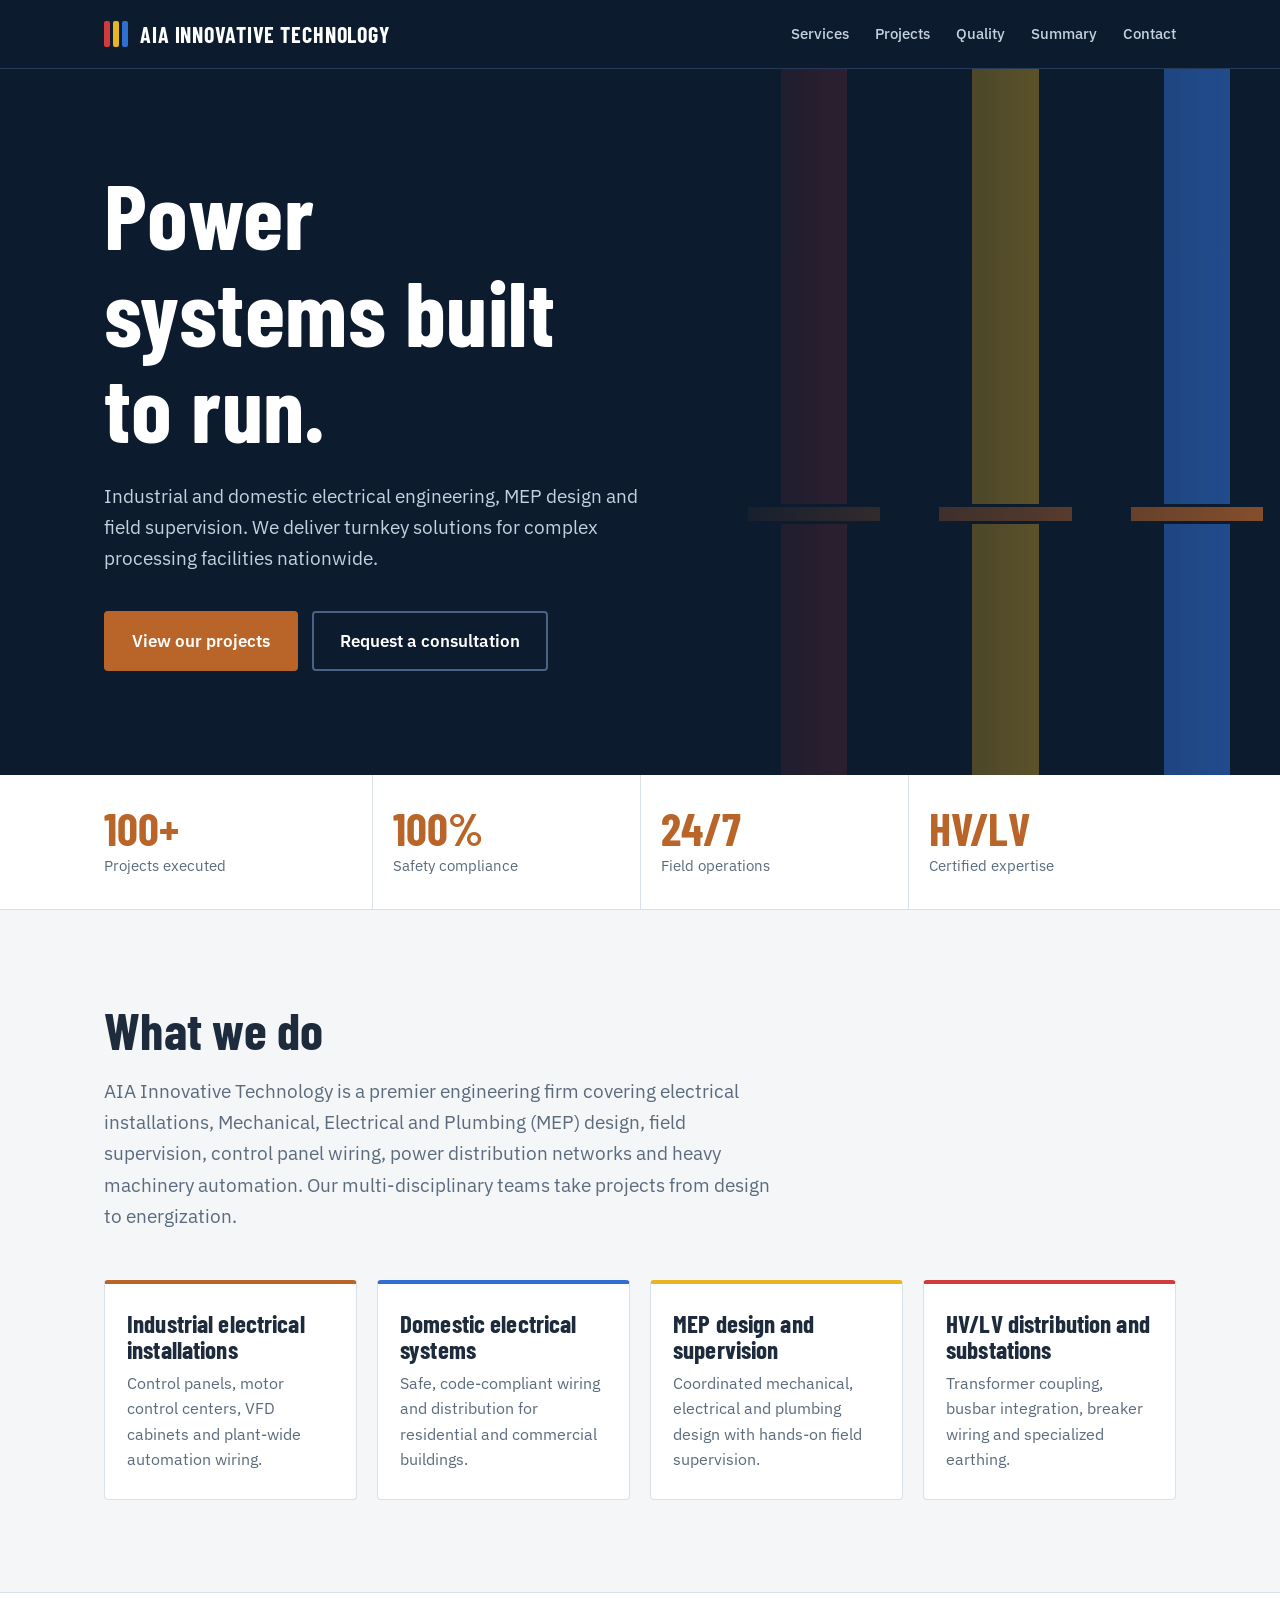
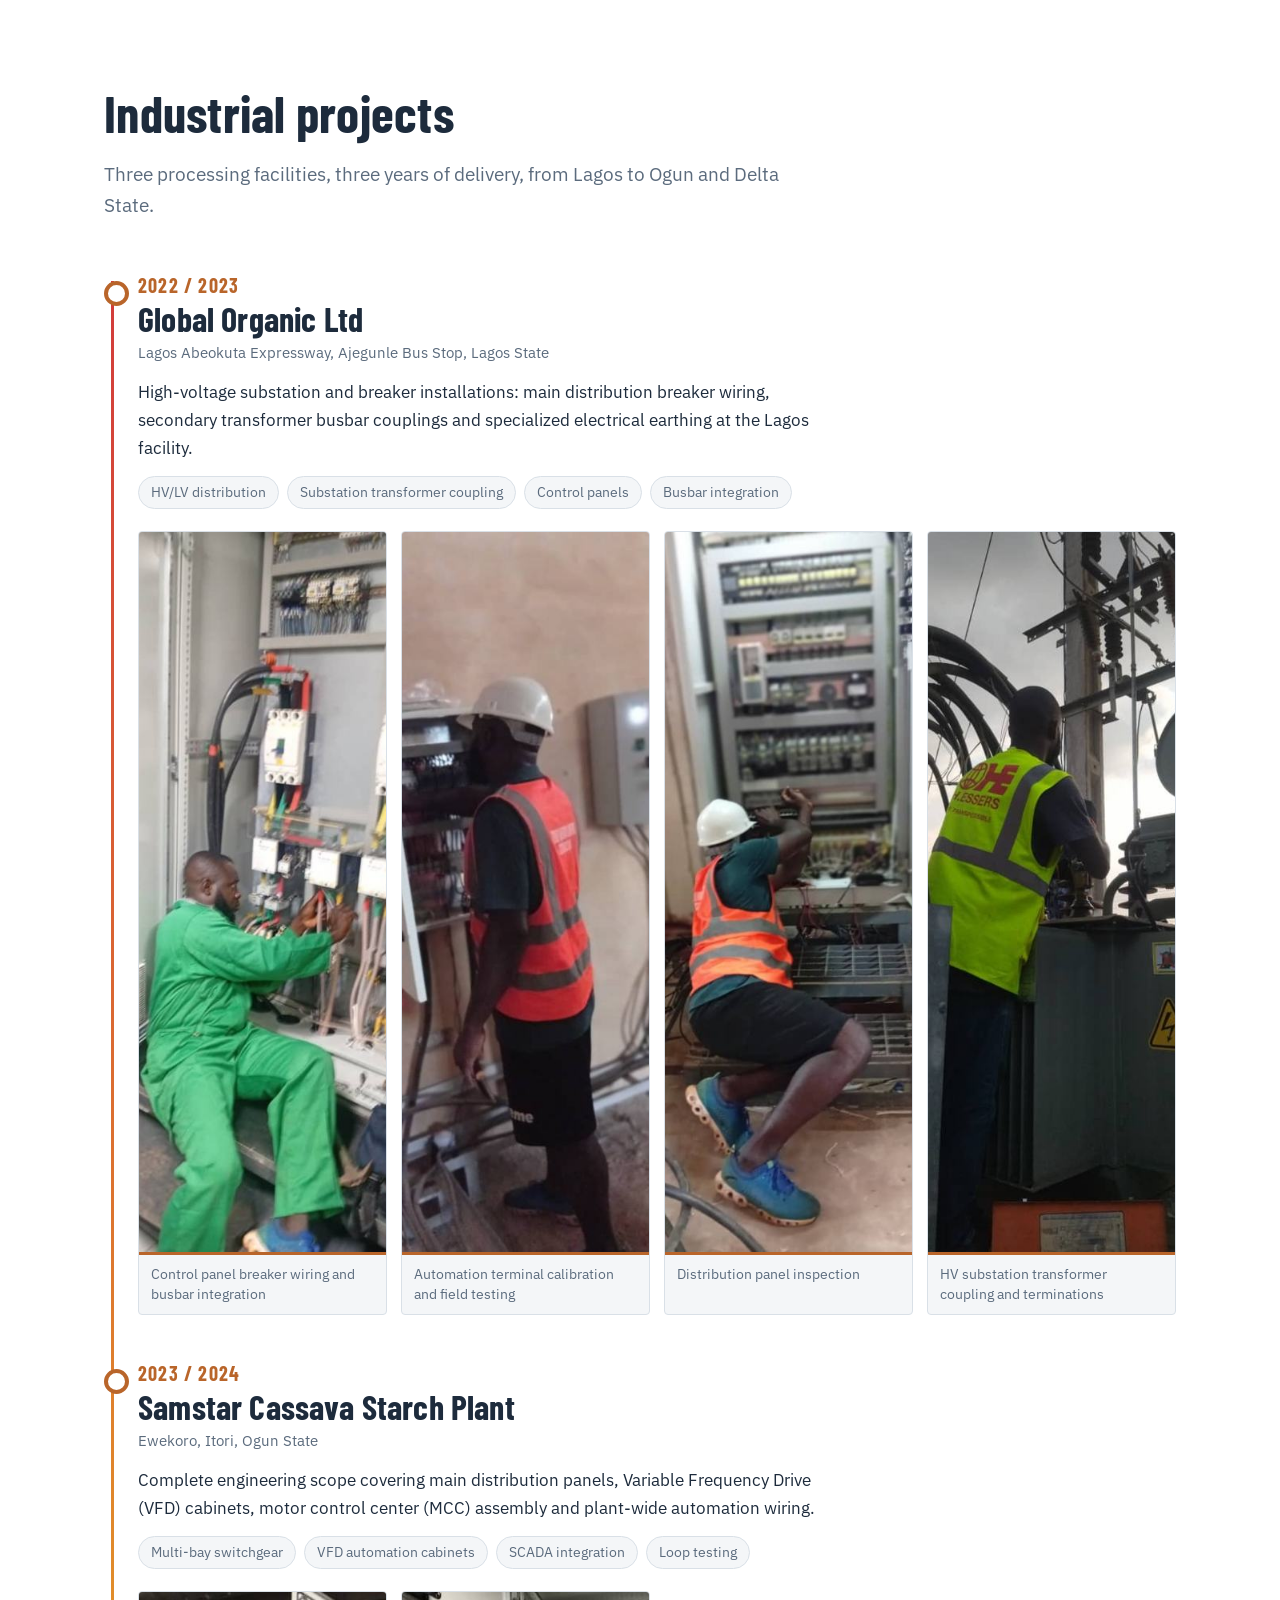
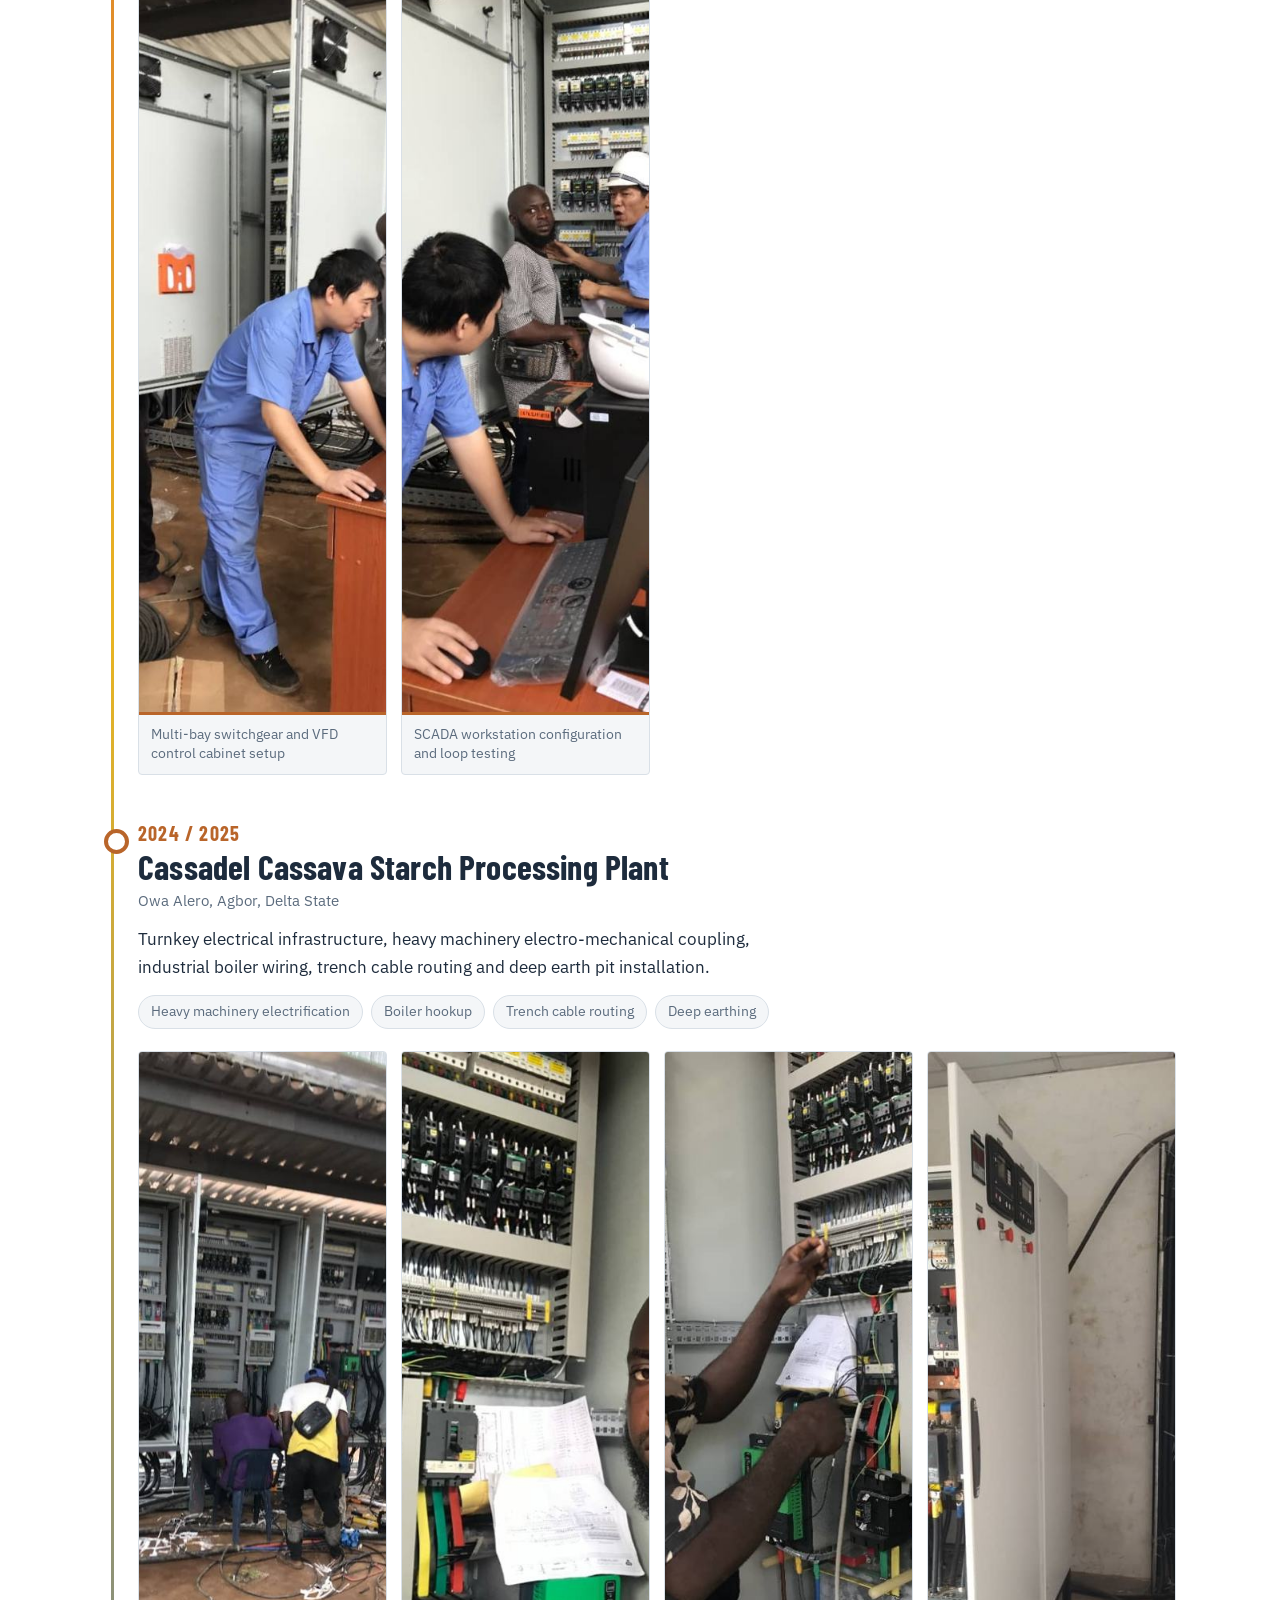
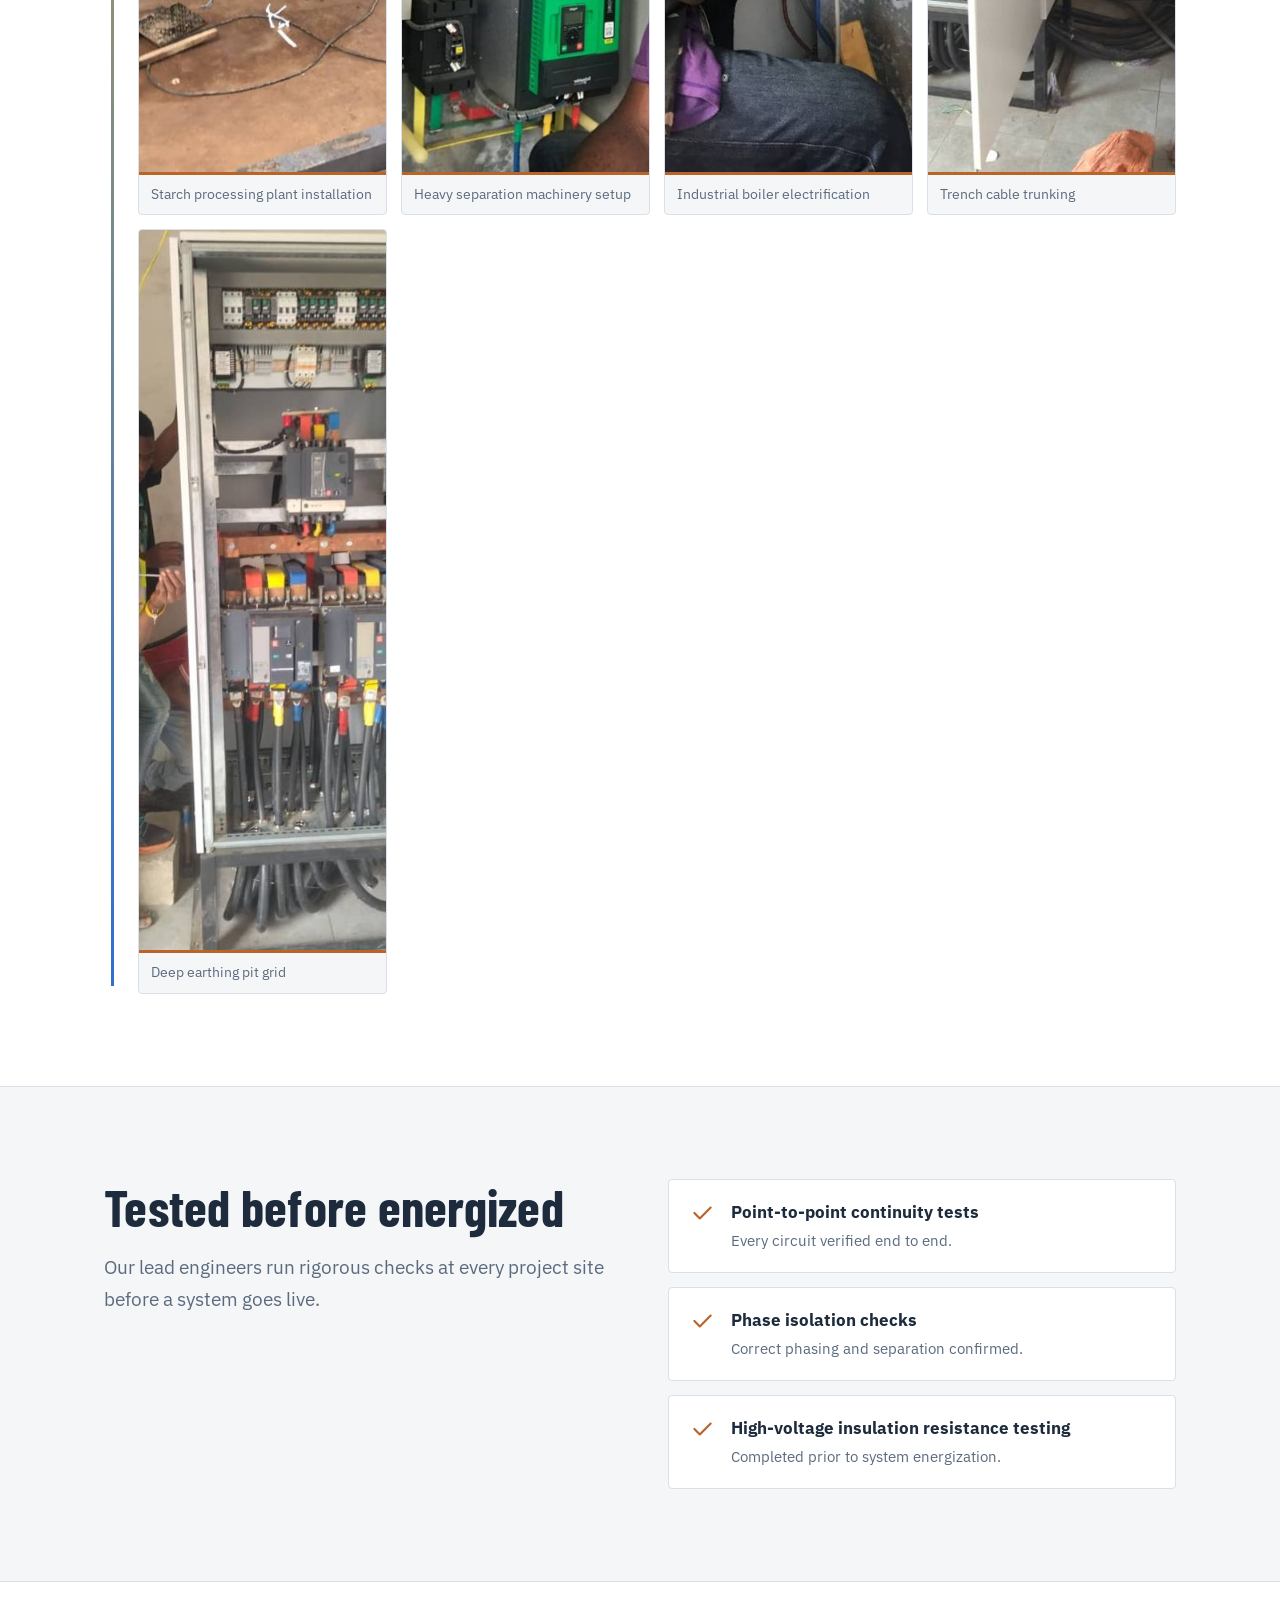
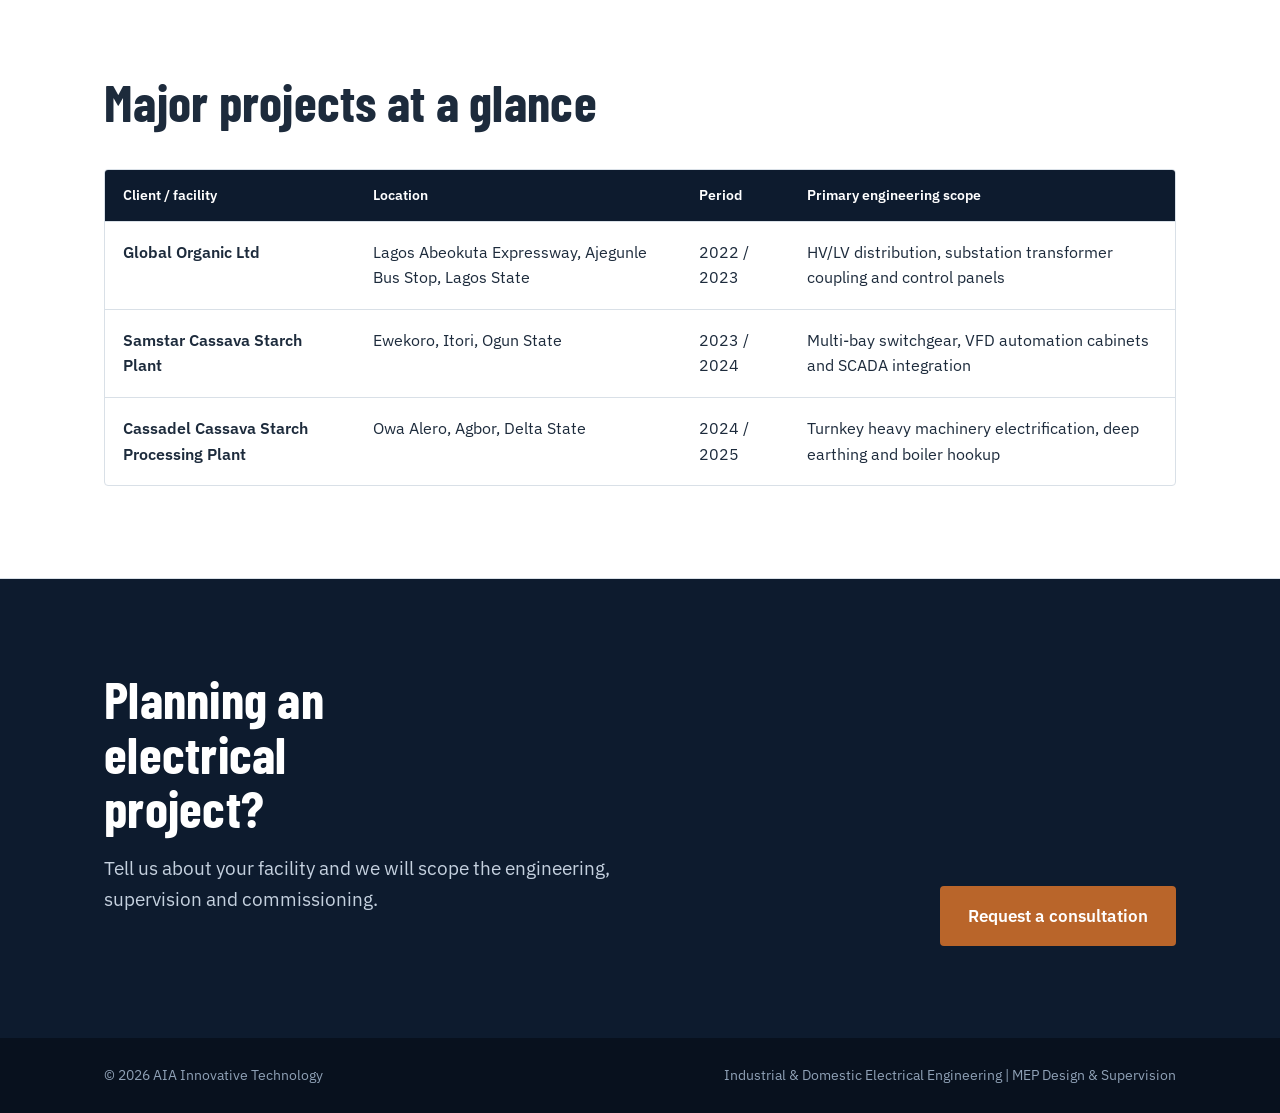
==== index.html @ 12638f9b "updated" ====
<!DOCTYPE html>
<html lang="en">
<head>
<meta charset="utf-8">
<meta name="viewport" content="width=device-width, initial-scale=1, viewport-fit=cover">
<title>AIA Innovative Technology | Industrial & Domestic Electrical Engineering</title>
<link rel="preconnect" href="https://fonts.googleapis.com">
<link rel="preconnect" href="https://fonts.gstatic.com" crossorigin>
<link href="https://fonts.googleapis.com/css2?family=Barlow+Condensed:wght@600;700&family=IBM+Plex+Sans:wght@400;500;600&display=swap" rel="stylesheet">
<link rel="stylesheet" href="style.css">
</head>
<body>
<header><div class="wrap">
<a class="logo" href="#top" aria-label="AIA Innovative Technology home"><i aria-hidden="true"><b></b><b></b><b></b></i>AIA INNOVATIVE TECHNOLOGY</a>
<button class="menu" type="button" aria-label="Menu" aria-expanded="false" aria-controls="nav"><svg class="b" viewBox="0 0 24 24" fill="none" stroke="currentColor" stroke-width="2" stroke-linecap="round" aria-hidden="true"><path d="M4 7h16M4 12h16M4 17h16"/></svg><svg class="x" viewBox="0 0 24 24" fill="none" stroke="currentColor" stroke-width="2" stroke-linecap="round" aria-hidden="true"><path d="M6 6l12 12M18 6L6 18"/></svg></button>
<nav id="nav" aria-label="Main"><a href="#services">Services</a><a href="#projects">Projects</a><a href="#quality">Quality</a><a href="#summary">Summary</a><a href="#contact">Contact</a></nav>
</div></header>

<main id="top">
<div class="hero">
<div class="bus" aria-hidden="true"><span></span><span></span><span></span></div>
<div class="wrap">
<h1>Power systems built to run.</h1>
<p>Industrial and domestic electrical engineering, MEP design and field supervision. We deliver turnkey solutions for complex processing facilities nationwide.</p>
<div class="btns"><a class="btn" href="#projects">View our projects</a><a class="btn o" href="#contact">Request a consultation</a></div>
</div>
</div>

<div class="stats"><div class="wrap">
<div class="stat"><b>100+</b><span>Projects executed</span></div>
<div class="stat"><b>100%</b><span>Safety compliance</span></div>
<div class="stat"><b>24/7</b><span>Field operations</span></div>
<div class="stat"><b>HV/LV</b><span>Certified expertise</span></div>
</div></div>

<section id="services"><div class="wrap">
<h2>What we do</h2>
<p class="lead">AIA Innovative Technology is a premier engineering firm covering electrical installations, Mechanical, Electrical and Plumbing (MEP) design, field supervision, control panel wiring, power distribution networks and heavy machinery automation. Our multi-disciplinary teams take projects from design to energization.</p>
<div class="caps">
<div class="cap"><h3>Industrial electrical installations</h3><p>Control panels, motor control centers, VFD cabinets and plant-wide automation wiring.</p></div>
<div class="cap"><h3>Domestic electrical systems</h3><p>Safe, code-compliant wiring and distribution for residential and commercial buildings.</p></div>
<div class="cap"><h3>MEP design and supervision</h3><p>Coordinated mechanical, electrical and plumbing design with hands-on field supervision.</p></div>
<div class="cap"><h3>HV/LV distribution and substations</h3><p>Transformer coupling, busbar integration, breaker wiring and specialized earthing.</p></div>
</div>
</div></section>

<section id="projects" class="alt"><div class="wrap">
<h2>Industrial projects</h2>
<p class="lead">Three processing facilities, three years of delivery, from Lagos to Ogun and Delta State.</p>
<div class="tl">
<article class="proj"><div class="yr">2022 / 2023</div><h3>Global Organic Ltd</h3><p class="loc">Lagos Abeokuta Expressway, Ajegunle Bus Stop, Lagos State</p>
<p class="s">High-voltage substation and breaker installations: main distribution breaker wiring, secondary transformer busbar couplings and specialized electrical earthing at the Lagos facility.</p>
<ul class="tags"><li>HV/LV distribution</li><li>Substation transformer coupling</li><li>Control panels</li><li>Busbar integration</li></ul>
<div class="gal"><figure><img src="images/global-panel-wiring.jpg" alt="Control panel breaker wiring and busbar integration" loading="lazy" width="560" height="720"><figcaption>Control panel breaker wiring and busbar integration</figcaption></figure><figure><img src="images/global-terminal-calibration.jpg" alt="Automation terminal calibration and field testing" loading="lazy" width="560" height="720"><figcaption>Automation terminal calibration and field testing</figcaption></figure><figure><img src="images/global-distribution-panel.jpg" alt="Distribution panel inspection" loading="lazy" width="560" height="720"><figcaption>Distribution panel inspection</figcaption></figure><figure><img src="images/global-hv-transformer.jpg" alt="HV substation transformer coupling and terminations" loading="lazy" width="560" height="720"><figcaption>HV substation transformer coupling and terminations</figcaption></figure></div></article>
<article class="proj"><div class="yr">2023 / 2024</div><h3>Samstar Cassava Starch Plant</h3><p class="loc">Ewekoro, Itori, Ogun State</p>
<p class="s">Complete engineering scope covering main distribution panels, Variable Frequency Drive (VFD) cabinets, motor control center (MCC) assembly and plant-wide automation wiring.</p>
<ul class="tags"><li>Multi-bay switchgear</li><li>VFD automation cabinets</li><li>SCADA integration</li><li>Loop testing</li></ul>
<div class="gal"><figure><img src="images/samstar-switchgear-vfd.jpg" alt="Multi-bay switchgear and VFD control cabinet setup" loading="lazy" width="560" height="720"><figcaption>Multi-bay switchgear and VFD control cabinet setup</figcaption></figure><figure><img src="images/samstar-scada.jpg" alt="SCADA workstation configuration and loop testing" loading="lazy" width="560" height="720"><figcaption>SCADA workstation configuration and loop testing</figcaption></figure></div></article>
<article class="proj" style="padding-bottom:0"><div class="yr">2024 / 2025</div><h3>Cassadel Cassava Starch Processing Plant</h3><p class="loc">Owa Alero, Agbor, Delta State</p>
<p class="s">Turnkey electrical infrastructure, heavy machinery electro-mechanical coupling, industrial boiler wiring, trench cable routing and deep earth pit installation.</p>
<ul class="tags"><li>Heavy machinery electrification</li><li>Boiler hookup</li><li>Trench cable routing</li><li>Deep earthing</li></ul>
<div class="gal"><figure><img src="images/cassadel-plant-install.jpg" alt="Starch processing plant installation" loading="lazy" width="560" height="720"><figcaption>Starch processing plant installation</figcaption></figure><figure><img src="images/cassadel-separation-machinery.jpg" alt="Heavy separation machinery setup" loading="lazy" width="560" height="720"><figcaption>Heavy separation machinery setup</figcaption></figure><figure><img src="images/cassadel-boiler.jpg" alt="Industrial boiler electrification" loading="lazy" width="560" height="720"><figcaption>Industrial boiler electrification</figcaption></figure><figure><img src="images/cassadel-trench-cable.jpg" alt="Trench cable trunking" loading="lazy" width="560" height="720"><figcaption>Trench cable trunking</figcaption></figure><figure><img src="images/cassadel-earthing-pit.jpg" alt="Deep earthing pit grid" loading="lazy" width="560" height="720"><figcaption>Deep earthing pit grid</figcaption></figure></div></article>
</div>
</div></section>

<section id="quality"><div class="wrap qc">
<div><h2>Tested before energized</h2>
<p class="lead">Our lead engineers run rigorous checks at every project site before a system goes live.</p></div>
<div class="checks">
<div class="chk"><svg viewBox="0 0 24 24" fill="none" stroke="currentColor" stroke-width="2" stroke-linecap="round" stroke-linejoin="round" aria-hidden="true"><path d="M5 12l5 5L20 7"/></svg><div><b>Point-to-point continuity tests</b><span>Every circuit verified end to end.</span></div></div>
<div class="chk"><svg viewBox="0 0 24 24" fill="none" stroke="currentColor" stroke-width="2" stroke-linecap="round" stroke-linejoin="round" aria-hidden="true"><path d="M5 12l5 5L20 7"/></svg><div><b>Phase isolation checks</b><span>Correct phasing and separation confirmed.</span></div></div>
<div class="chk"><svg viewBox="0 0 24 24" fill="none" stroke="currentColor" stroke-width="2" stroke-linecap="round" stroke-linejoin="round" aria-hidden="true"><path d="M5 12l5 5L20 7"/></svg><div><b>High-voltage insulation resistance testing</b><span>Completed prior to system energization.</span></div></div>
</div>
</div></section>

<section id="summary" class="alt"><div class="wrap">
<h2>Major projects at a glance</h2>
<div class="tw"><table>
<thead><tr><th>Client / facility</th><th>Location</th><th>Period</th><th>Primary engineering scope</th></tr></thead>
<tbody>
<tr><td>Global Organic Ltd</td><td>Lagos Abeokuta Expressway, Ajegunle Bus Stop, Lagos State</td><td>2022 / 2023</td><td>HV/LV distribution, substation transformer coupling and control panels</td></tr>
<tr><td>Samstar Cassava Starch Plant</td><td>Ewekoro, Itori, Ogun State</td><td>2023 / 2024</td><td>Multi-bay switchgear, VFD automation cabinets and SCADA integration</td></tr>
<tr><td>Cassadel Cassava Starch Processing Plant</td><td>Owa Alero, Agbor, Delta State</td><td>2024 / 2025</td><td>Turnkey heavy machinery electrification, deep earthing and boiler hookup</td></tr>
</tbody></table></div>
</div></section>

<section id="contact" class="cta"><div class="wrap"><div class="row">
<div><h2>Planning an electrical project?</h2><p>Tell us about your facility and we will scope the engineering, supervision and commissioning.</p></div>
<a class="btn" href="mailto:sakataiwo1@gmail.com?subject=Project%20enquiry">Request a consultation</a>
</div></div></section>
</main>

<footer><div class="wrap"><span>&copy; 2026 AIA Innovative Technology</span><span>Industrial &amp; Domestic Electrical Engineering | MEP Design &amp; Supervision</span></div></footer>
<script>
(function(){var h=document.querySelector('header'),b=h.querySelector('.menu');
function set(o){h.classList.toggle('open',o);b.setAttribute('aria-expanded',o)}
b.addEventListener('click',function(){set(!h.classList.contains('open'))});
h.querySelectorAll('nav a').forEach(function(a){a.addEventListener('click',function(){set(false)})});
document.addEventListener('keydown',function(e){if(e.key==='Escape')set(false)});})();
</script>
</body>
</html>
---- style.css ----
:root{--ink:#0d1b2e;--ink2:#16283f;--paper:#f4f6f8;--card:#fff;--text:#1d2b3c;--mute:#5b6b7d;--line:#d9e0e7;--copper:#b9652a;--r:#d23b3b;--y:#e8b422;--b:#2f6fd0;
box-sizing:border-box;padding-top:env(safe-area-inset-top,0px);padding-bottom:env(safe-area-inset-bottom,0px)}
.menu{display:none;width:44px;height:44px;align-items:center;justify-content:center;background:none;border:1px solid #3a5173;border-radius:4px;color:#fff;cursor:pointer}
.menu svg{width:22px;height:22px}.menu .x{display:none}header.open .menu .x{display:block}header.open .menu .b{display:none}
@media (prefers-color-scheme:dark){:root:not([data-theme="light"]){--paper:#0a1422;--card:#122137;--text:#e6ecf3;--mute:#9aabbd;--line:#223650;--copper:#e08a4d}}
:root[data-theme="dark"]{--paper:#0a1422;--card:#122137;--text:#e6ecf3;--mute:#9aabbd;--line:#223650;--copper:#e08a4d}
html{scroll-padding-top:calc(72px + env(safe-area-inset-top,0px));scroll-behavior:smooth}
*{box-sizing:border-box}
body{margin:0;background:var(--paper);color:var(--text);font:400 17px/1.65 "IBM Plex Sans",system-ui,sans-serif}
h1,h2,h3{font-family:"Barlow Condensed","Arial Narrow",sans-serif;line-height:1.05;margin:0;letter-spacing:.005em}
a{color:inherit}
:focus-visible{outline:3px solid var(--y);outline-offset:3px}
.wrap{max-width:1120px;margin:0 auto;padding:0 24px}
header{position:sticky;top:env(safe-area-inset-top,0px);z-index:20;background:var(--ink);border-bottom:1px solid #243a57}
header .wrap{display:flex;align-items:center;justify-content:space-between;height:68px}
.logo{display:flex;align-items:center;gap:12px;text-decoration:none;color:#fff;font:700 22px "Barlow Condensed",sans-serif;letter-spacing:.04em}
.logo i{display:flex;gap:3px}.logo i b{width:6px;height:26px;border-radius:2px}
.logo i b:nth-child(1){background:var(--r)}.logo i b:nth-child(2){background:var(--y)}.logo i b:nth-child(3){background:var(--b)}
nav{display:flex;gap:26px}nav a{color:#c5d1df;text-decoration:none;font-size:15px;font-weight:500}nav a:hover{color:#fff}
.hero{background:var(--ink);color:#fff;position:relative;overflow:hidden}
.hero .wrap{padding-top:96px;padding-bottom:104px;position:relative;z-index:1}
.bus{position:absolute;right:0;top:0;bottom:0;width:46%;display:flex;gap:26px;padding-left:40px;opacity:.9}
.bus span{flex:1;position:relative}
.bus span::before{content:"";position:absolute;inset:0 30% 0 30%;background:linear-gradient(180deg,var(--c) 0,var(--c) 100%);opacity:.9}
.bus span:nth-child(1){--c:var(--r)}.bus span:nth-child(2){--c:var(--y)}.bus span:nth-child(3){--c:var(--b)}
.bus span::after{content:"";position:absolute;left:10%;right:10%;top:62%;height:14px;background:var(--copper);box-shadow:0 0 0 3px var(--ink)}
.bus::after{content:"";position:absolute;inset:0;background:linear-gradient(90deg,var(--ink) 0,rgba(13,27,46,.55) 60%,rgba(13,27,46,.2))}
.hero h1{font-size:clamp(46px,8vw,92px);font-weight:700;max-width:11ch;text-transform:none}
.hero p{max-width:540px;color:#c5d1df;font-size:19px;margin:26px 0 36px}
.btns{display:flex;gap:14px;flex-wrap:wrap}
.btn{display:inline-block;padding:14px 26px;border-radius:4px;font-weight:600;text-decoration:none;border:2px solid var(--copper);background:var(--copper);color:#fff}
.btn.o{background:transparent;border-color:#4a6283;color:#fff}.btn:hover{filter:brightness(1.1)}
.stats{background:var(--card);border-bottom:1px solid var(--line)}
.stats .wrap{display:grid;grid-template-columns:repeat(4,1fr)}
.stat{padding:30px 20px;border-left:1px solid var(--line)}.stat:first-child{border-left:0;padding-left:0}
.stat b{display:block;font:700 46px "Barlow Condensed",sans-serif;color:var(--copper);line-height:1}
.stat span{color:var(--mute);font-size:15px}
section{padding:92px 0}
h2{font-size:clamp(34px,5vw,52px);font-weight:700;margin-bottom:18px}
.lead{max-width:680px;color:var(--mute);font-size:19px}
.caps{display:grid;grid-template-columns:repeat(4,1fr);gap:20px;margin-top:48px}
.cap{background:var(--card);border:1px solid var(--line);border-top:4px solid var(--copper);padding:26px 22px;border-radius:4px}
.cap:nth-child(2){border-top-color:var(--b)}.cap:nth-child(3){border-top-color:var(--y)}.cap:nth-child(4){border-top-color:var(--r)}
.cap h3{font-size:25px;margin-bottom:8px}.cap p{margin:0;color:var(--mute);font-size:15.5px}
.alt{background:var(--card);border-block:1px solid var(--line)}
.tl{margin-top:52px;position:relative;padding-left:34px}
.tl::before{content:"";position:absolute;left:7px;top:8px;bottom:8px;width:3px;background:linear-gradient(var(--r),var(--y),var(--b))}
.proj{position:relative;padding:0 0 46px}
.proj::before{content:"";position:absolute;left:-34px;top:8px;width:17px;height:17px;border-radius:50%;background:var(--paper);border:4px solid var(--copper)}
.alt .proj::before{background:var(--card)}
.proj .yr{font:700 20px "Barlow Condensed",sans-serif;color:var(--copper);letter-spacing:.06em}
.proj h3{font-size:34px;margin:4px 0}
.loc{color:var(--mute);font-size:15px;margin:0 0 12px}
.proj p.s{max-width:680px;margin:0 0 14px}
.tags{display:flex;flex-wrap:wrap;gap:8px;padding:0;margin:0;list-style:none}
.tags li{font-size:14px;border:1px solid var(--line);padding:4px 12px;border-radius:99px;color:var(--mute);background:var(--paper)}
.qc{display:grid;grid-template-columns:1fr 1fr;gap:56px;align-items:start}
.checks{display:grid;gap:14px}
.chk{display:flex;gap:16px;background:var(--card);border:1px solid var(--line);padding:18px 20px;border-radius:4px}
.chk svg{flex:none;width:26px;height:26px;color:var(--copper);margin-top:2px}
.chk b{display:block;font-size:17px}.chk span{color:var(--mute);font-size:15px}
.tw{overflow-x:auto;margin-top:40px;border:1px solid var(--line);border-radius:4px;background:var(--card)}
table{border-collapse:collapse;width:100%;min-width:720px}
th{background:var(--ink);color:#fff;text-align:left;font-weight:600;font-size:14px;padding:14px 18px}
td{padding:18px;border-top:1px solid var(--line);vertical-align:top;font-size:15.5px}
td:first-child{font-weight:600}
.cta{background:var(--ink);color:#fff;text-align:left}
.cta h2{max-width:14ch}.cta p{color:#c5d1df;max-width:520px;margin:0 0 30px;font-size:19px}
.cta .row{display:flex;justify-content:space-between;align-items:flex-end;gap:30px;flex-wrap:wrap}
footer{background:#08111e;color:#8fa1b6;font-size:14px;padding:26px 0}
footer .wrap{display:flex;justify-content:space-between;gap:12px;flex-wrap:wrap}
@media (max-width:900px){.caps{grid-template-columns:1fr 1fr}.qc{grid-template-columns:1fr;gap:32px}.stats .wrap{grid-template-columns:1fr 1fr}.stat:nth-child(3){border-left:0;padding-left:0}.bus{width:70%;opacity:.45}.menu{display:flex}nav{display:none;position:absolute;left:0;right:0;top:100%;flex-direction:column;gap:0;background:var(--ink);border-bottom:1px solid #243a57;padding:8px 24px 16px}header.open nav{display:flex}nav a{padding:14px 0;border-bottom:1px solid #243a57;font-size:17px}nav a:last-child{border-bottom:0}}
@media (max-width:560px){.caps{grid-template-columns:1fr}section{padding:68px 0}.hero .wrap{padding-top:64px;padding-bottom:70px}}
@media (prefers-reduced-motion:reduce){html{scroll-behavior:auto}}

.gal{display:grid;grid-template-columns:repeat(auto-fill,minmax(210px,1fr));gap:14px;margin-top:22px}
.gal figure{margin:0;background:var(--paper);border:1px solid var(--line);border-radius:4px;overflow:hidden}
.alt .gal figure{background:var(--paper)}
.gal img{display:block;width:100%;aspect-ratio:3/4;object-fit:cover;background:var(--line)}
.gal figcaption{padding:10px 12px;font-size:14px;color:var(--mute);line-height:1.4;border-top:3px solid var(--copper)}
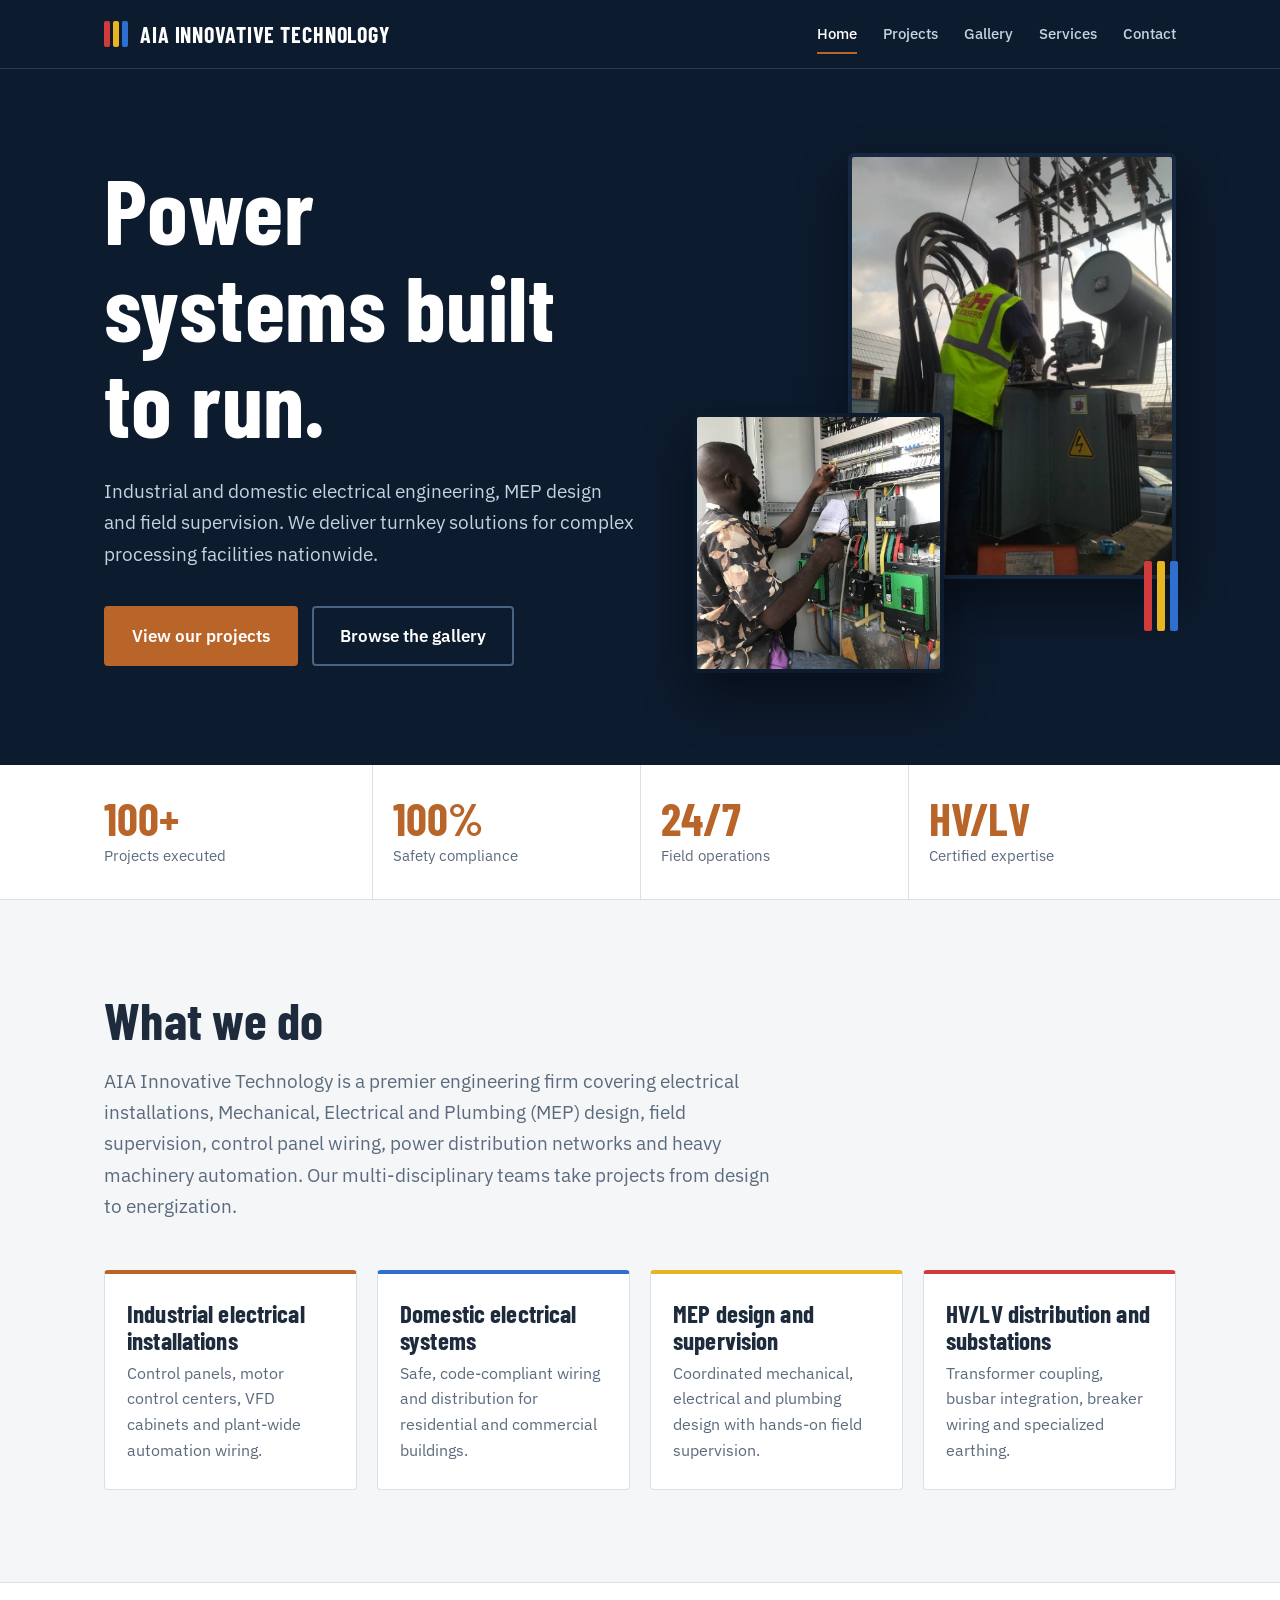
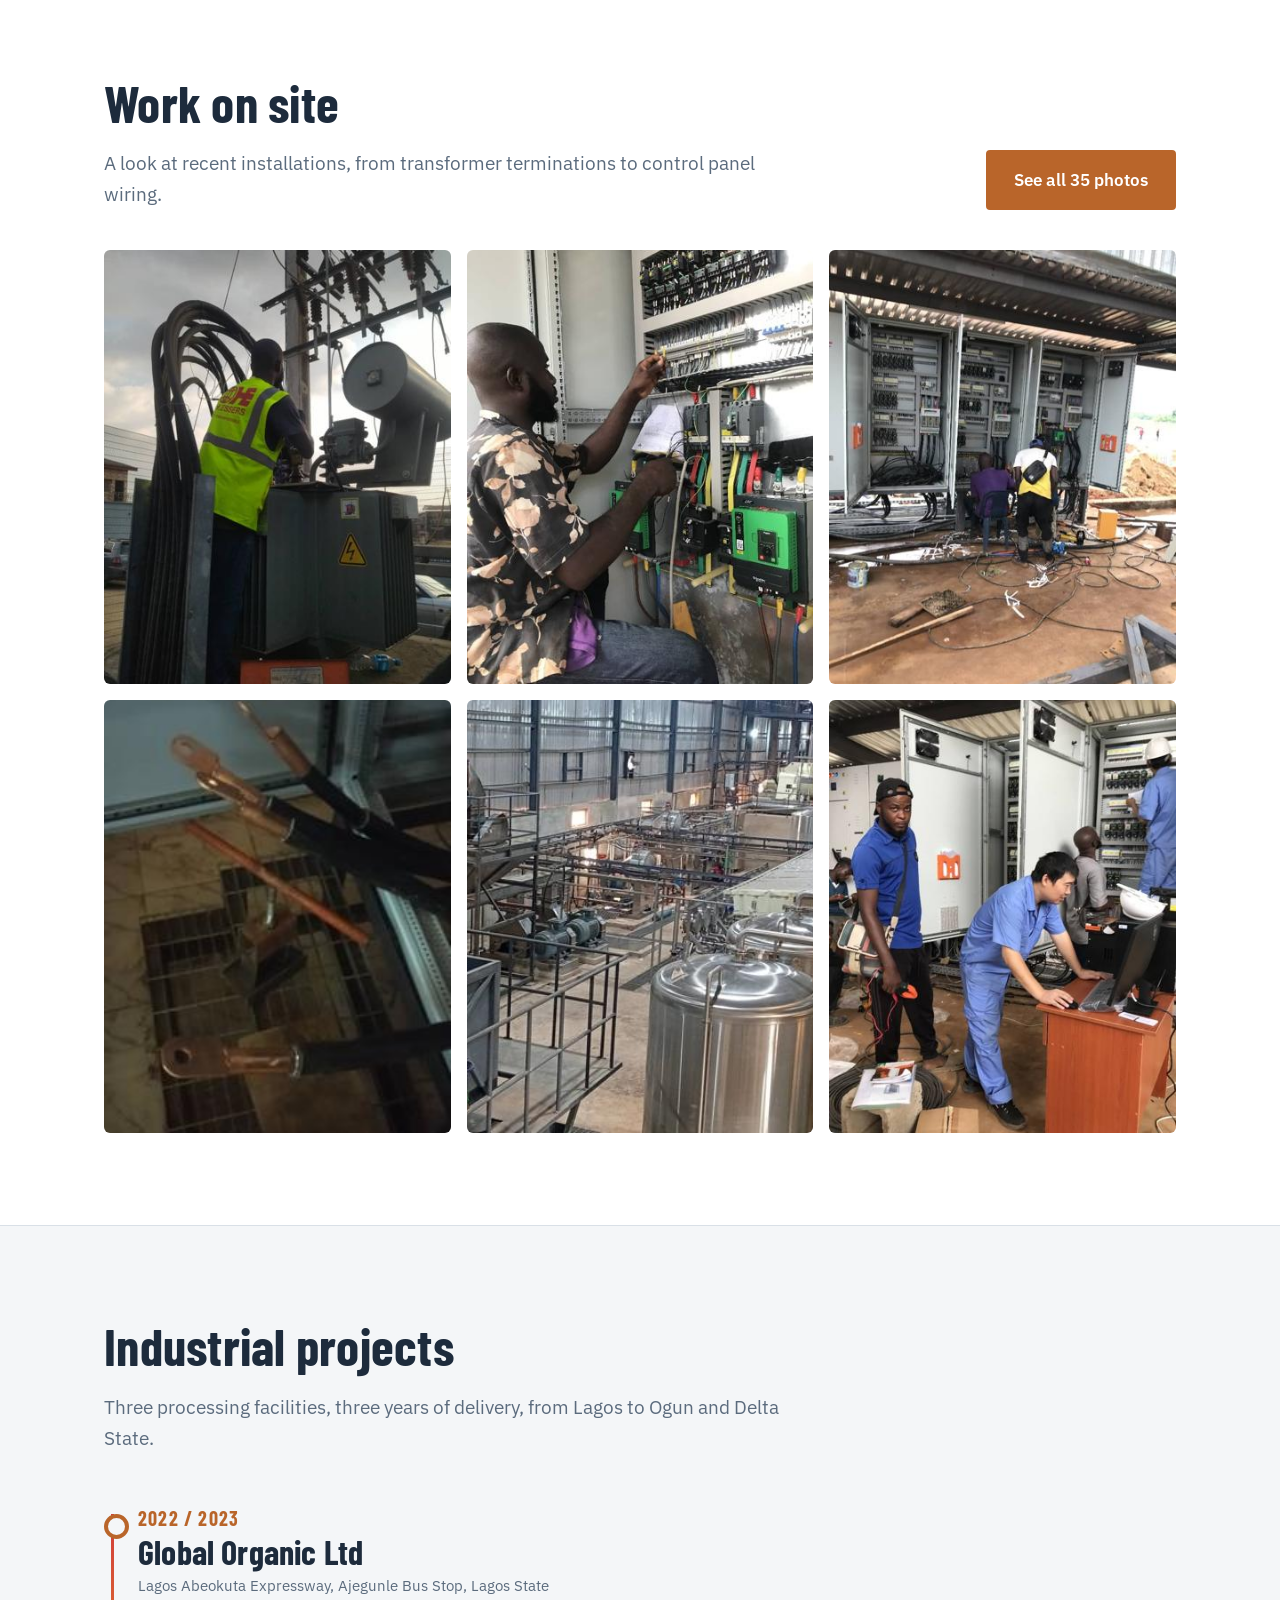
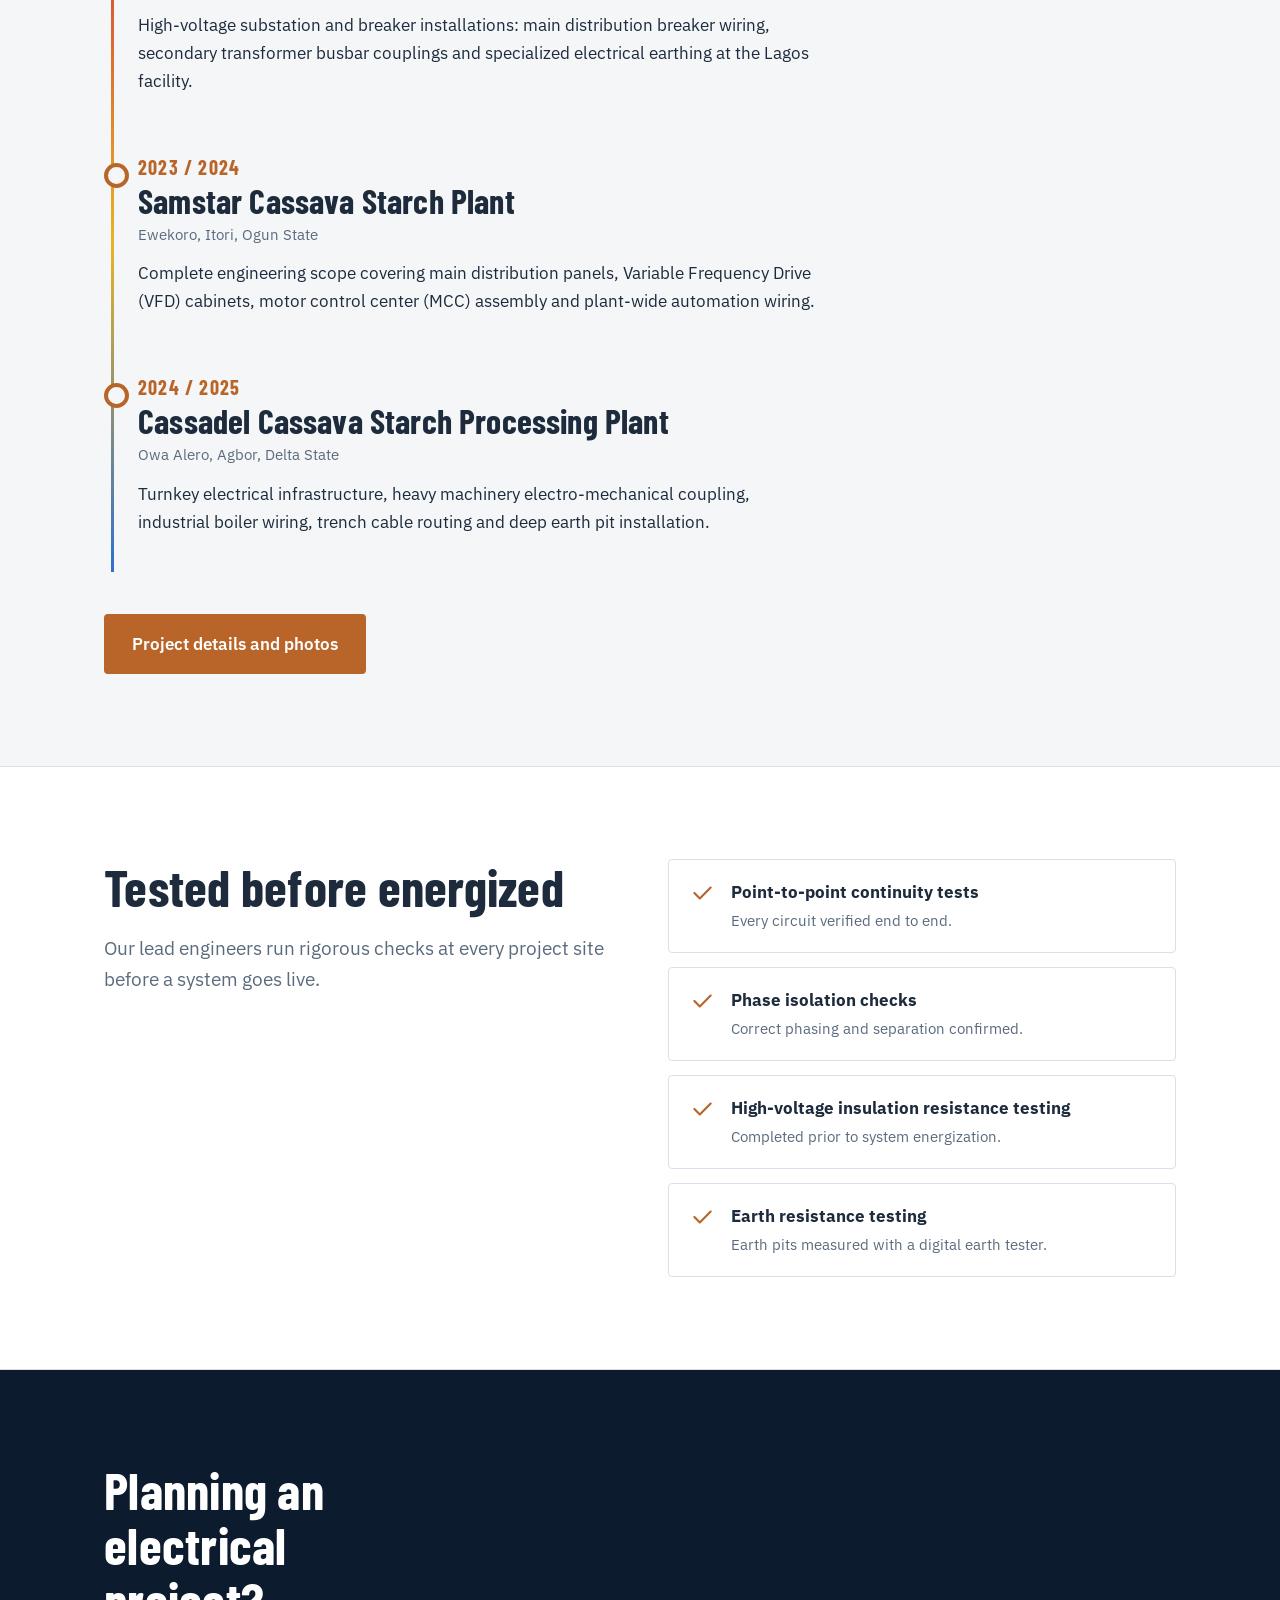
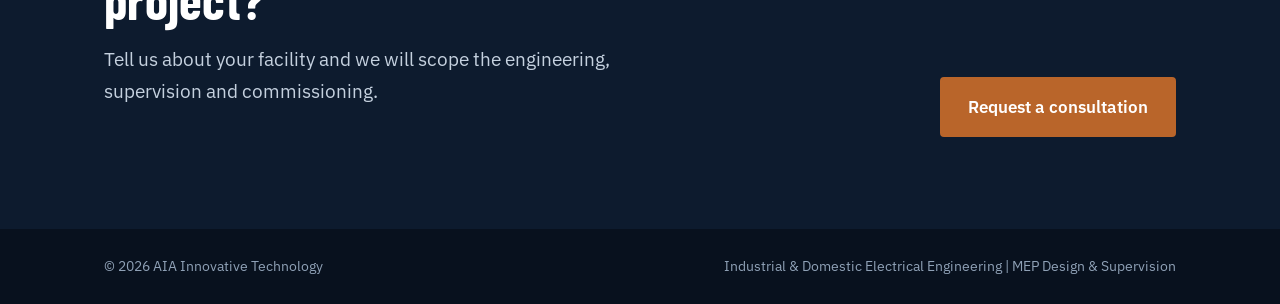
==== commit 93438d38: "Updated" ====
--- a/index.html
+++ b/index.html
@@ -4,6 +4,7 @@
 <meta charset="utf-8">
 <meta name="viewport" content="width=device-width, initial-scale=1, viewport-fit=cover">
 <title>AIA Innovative Technology | Industrial & Domestic Electrical Engineering</title>
+<meta name="description" content="Industrial and domestic electrical engineering, MEP design and supervision, HV/LV distribution and substation setup across Nigeria.">
 <link rel="preconnect" href="https://fonts.googleapis.com">
 <link rel="preconnect" href="https://fonts.gstatic.com" crossorigin>
 <link href="https://fonts.googleapis.com/css2?family=Barlow+Condensed:wght@600;700&family=IBM+Plex+Sans:wght@400;500;600&display=swap" rel="stylesheet">
@@ -11,28 +12,25 @@
 </head>
 <body>
 <header><div class="wrap">
-<a class="logo" href="#top" aria-label="AIA Innovative Technology home"><i aria-hidden="true"><b></b><b></b><b></b></i>AIA INNOVATIVE TECHNOLOGY</a>
+<a class="logo" href="index.html" aria-label="AIA Innovative Technology home"><i aria-hidden="true"><b></b><b></b><b></b></i>AIA INNOVATIVE TECHNOLOGY</a>
 <button class="menu" type="button" aria-label="Menu" aria-expanded="false" aria-controls="nav"><svg class="b" viewBox="0 0 24 24" fill="none" stroke="currentColor" stroke-width="2" stroke-linecap="round" aria-hidden="true"><path d="M4 7h16M4 12h16M4 17h16"/></svg><svg class="x" viewBox="0 0 24 24" fill="none" stroke="currentColor" stroke-width="2" stroke-linecap="round" aria-hidden="true"><path d="M6 6l12 12M18 6L6 18"/></svg></button>
-<nav id="nav" aria-label="Main"><a href="#services">Services</a><a href="#projects">Projects</a><a href="#quality">Quality</a><a href="#summary">Summary</a><a href="#contact">Contact</a></nav>
+<nav id="nav" aria-label="Main"><a href="index.html" aria-current="page">Home</a><a href="projects.html">Projects</a><a href="gallery.html">Gallery</a><a href="index.html#services">Services</a><a href="index.html#contact">Contact</a></nav>
 </div></header>
-
-<main id="top">
-<div class="hero">
-<div class="bus" aria-hidden="true"><span></span><span></span><span></span></div>
-<div class="wrap">
+<main>
+<div class="hero"><div class="wrap hg">
+<div>
 <h1>Power systems built to run.</h1>
 <p>Industrial and domestic electrical engineering, MEP design and field supervision. We deliver turnkey solutions for complex processing facilities nationwide.</p>
-<div class="btns"><a class="btn" href="#projects">View our projects</a><a class="btn o" href="#contact">Request a consultation</a></div>
+<div class="btns"><a class="btn" href="projects.html">View our projects</a><a class="btn o" href="gallery.html">Browse the gallery</a></div>
 </div>
-</div>
-
+<div class="hphotos" aria-hidden="true"><img class="a" src="images/full/17.jpg" alt=""><img class="b2" src="images/full/28.jpg" alt=""><span class="ph3"><i></i><i></i><i></i></span></div>
+</div></div>
 <div class="stats"><div class="wrap">
 <div class="stat"><b>100+</b><span>Projects executed</span></div>
 <div class="stat"><b>100%</b><span>Safety compliance</span></div>
 <div class="stat"><b>24/7</b><span>Field operations</span></div>
 <div class="stat"><b>HV/LV</b><span>Certified expertise</span></div>
 </div></div>
-
 <section id="services"><div class="wrap">
 <h2>What we do</h2>
 <p class="lead">AIA Innovative Technology is a premier engineering firm covering electrical installations, Mechanical, Electrical and Plumbing (MEP) design, field supervision, control panel wiring, power distribution networks and heavy machinery automation. Our multi-disciplinary teams take projects from design to energization.</p>
@@ -41,62 +39,36 @@
 <div class="cap"><h3>Domestic electrical systems</h3><p>Safe, code-compliant wiring and distribution for residential and commercial buildings.</p></div>
 <div class="cap"><h3>MEP design and supervision</h3><p>Coordinated mechanical, electrical and plumbing design with hands-on field supervision.</p></div>
 <div class="cap"><h3>HV/LV distribution and substations</h3><p>Transformer coupling, busbar integration, breaker wiring and specialized earthing.</p></div>
-</div>
+</div></div></section>
+<section class="alt"><div class="wrap">
+<div class="shead"><div><h2>Work on site</h2><p class="lead">A look at recent installations, from transformer terminations to control panel wiring.</p></div><a class="btn" href="gallery.html">See all 35 photos</a></div>
+<div class="feat lbset"><figure class="ph" data-lb data-cat="sub" data-full="images/full/17.jpg"><img src="images/thumb/17.jpg" width="390" height="520" alt="HV transformer coupling and terminations" loading="lazy"><figcaption>HV transformer coupling and terminations</figcaption></figure><figure class="ph" data-lb data-cat="panel" data-full="images/full/28.jpg"><img src="images/thumb/28.jpg" width="390" height="520" alt="Control panel terminal wiring" loading="lazy"><figcaption>Control panel terminal wiring</figcaption></figure><figure class="ph" data-lb data-cat="panel" data-full="images/full/18.jpg"><img src="images/thumb/18.jpg" width="390" height="520" alt="Multi-bay panels under a covered bay" loading="lazy"><figcaption>Multi-bay panels under a covered bay</figcaption></figure><figure class="ph" data-lb data-cat="earth" data-full="images/full/13.jpg"><img src="images/thumb/13.jpg" width="239" height="520" alt="Copper earthing conductors and lugs" loading="lazy"><figcaption>Copper earthing conductors and lugs</figcaption></figure><figure class="ph" data-lb data-cat="plant" data-full="images/full/05.jpg"><img src="images/thumb/05.jpg" width="520" height="392" alt="Stainless steel processing tanks" loading="lazy"><figcaption>Stainless steel processing tanks</figcaption></figure><figure class="ph" data-lb data-cat="team" data-full="images/full/12.jpg"><img src="images/thumb/12.jpg" width="390" height="520" alt="SCADA workstation configuration" loading="lazy"><figcaption>SCADA workstation configuration</figcaption></figure></div>
 </div></section>
-
-<section id="projects" class="alt"><div class="wrap">
+<section><div class="wrap">
 <h2>Industrial projects</h2>
 <p class="lead">Three processing facilities, three years of delivery, from Lagos to Ogun and Delta State.</p>
 <div class="tl">
-<article class="proj"><div class="yr">2022 / 2023</div><h3>Global Organic Ltd</h3><p class="loc">Lagos Abeokuta Expressway, Ajegunle Bus Stop, Lagos State</p>
-<p class="s">High-voltage substation and breaker installations: main distribution breaker wiring, secondary transformer busbar couplings and specialized electrical earthing at the Lagos facility.</p>
-<ul class="tags"><li>HV/LV distribution</li><li>Substation transformer coupling</li><li>Control panels</li><li>Busbar integration</li></ul>
-<div class="gal"><figure><img src="images/global-panel-wiring.jpg" alt="Control panel breaker wiring and busbar integration" loading="lazy" width="560" height="720"><figcaption>Control panel breaker wiring and busbar integration</figcaption></figure><figure><img src="images/global-terminal-calibration.jpg" alt="Automation terminal calibration and field testing" loading="lazy" width="560" height="720"><figcaption>Automation terminal calibration and field testing</figcaption></figure><figure><img src="images/global-distribution-panel.jpg" alt="Distribution panel inspection" loading="lazy" width="560" height="720"><figcaption>Distribution panel inspection</figcaption></figure><figure><img src="images/global-hv-transformer.jpg" alt="HV substation transformer coupling and terminations" loading="lazy" width="560" height="720"><figcaption>HV substation transformer coupling and terminations</figcaption></figure></div></article>
-<article class="proj"><div class="yr">2023 / 2024</div><h3>Samstar Cassava Starch Plant</h3><p class="loc">Ewekoro, Itori, Ogun State</p>
-<p class="s">Complete engineering scope covering main distribution panels, Variable Frequency Drive (VFD) cabinets, motor control center (MCC) assembly and plant-wide automation wiring.</p>
-<ul class="tags"><li>Multi-bay switchgear</li><li>VFD automation cabinets</li><li>SCADA integration</li><li>Loop testing</li></ul>
-<div class="gal"><figure><img src="images/samstar-switchgear-vfd.jpg" alt="Multi-bay switchgear and VFD control cabinet setup" loading="lazy" width="560" height="720"><figcaption>Multi-bay switchgear and VFD control cabinet setup</figcaption></figure><figure><img src="images/samstar-scada.jpg" alt="SCADA workstation configuration and loop testing" loading="lazy" width="560" height="720"><figcaption>SCADA workstation configuration and loop testing</figcaption></figure></div></article>
-<article class="proj" style="padding-bottom:0"><div class="yr">2024 / 2025</div><h3>Cassadel Cassava Starch Processing Plant</h3><p class="loc">Owa Alero, Agbor, Delta State</p>
-<p class="s">Turnkey electrical infrastructure, heavy machinery electro-mechanical coupling, industrial boiler wiring, trench cable routing and deep earth pit installation.</p>
-<ul class="tags"><li>Heavy machinery electrification</li><li>Boiler hookup</li><li>Trench cable routing</li><li>Deep earthing</li></ul>
-<div class="gal"><figure><img src="images/cassadel-plant-install.jpg" alt="Starch processing plant installation" loading="lazy" width="560" height="720"><figcaption>Starch processing plant installation</figcaption></figure><figure><img src="images/cassadel-separation-machinery.jpg" alt="Heavy separation machinery setup" loading="lazy" width="560" height="720"><figcaption>Heavy separation machinery setup</figcaption></figure><figure><img src="images/cassadel-boiler.jpg" alt="Industrial boiler electrification" loading="lazy" width="560" height="720"><figcaption>Industrial boiler electrification</figcaption></figure><figure><img src="images/cassadel-trench-cable.jpg" alt="Trench cable trunking" loading="lazy" width="560" height="720"><figcaption>Trench cable trunking</figcaption></figure><figure><img src="images/cassadel-earthing-pit.jpg" alt="Deep earthing pit grid" loading="lazy" width="560" height="720"><figcaption>Deep earthing pit grid</figcaption></figure></div></article>
+<article class="proj"><div class="yr">2022 / 2023</div><h3>Global Organic Ltd</h3><p class="loc">Lagos Abeokuta Expressway, Ajegunle Bus Stop, Lagos State</p><p class="s">High-voltage substation and breaker installations: main distribution breaker wiring, secondary transformer busbar couplings and specialized electrical earthing at the Lagos facility.</p></article>
+<article class="proj"><div class="yr">2023 / 2024</div><h3>Samstar Cassava Starch Plant</h3><p class="loc">Ewekoro, Itori, Ogun State</p><p class="s">Complete engineering scope covering main distribution panels, Variable Frequency Drive (VFD) cabinets, motor control center (MCC) assembly and plant-wide automation wiring.</p></article>
+<article class="proj last"><div class="yr">2024 / 2025</div><h3>Cassadel Cassava Starch Processing Plant</h3><p class="loc">Owa Alero, Agbor, Delta State</p><p class="s">Turnkey electrical infrastructure, heavy machinery electro-mechanical coupling, industrial boiler wiring, trench cable routing and deep earth pit installation.</p></article>
 </div>
+<a class="btn" href="projects.html">Project details and photos</a>
 </div></section>
-
-<section id="quality"><div class="wrap qc">
-<div><h2>Tested before energized</h2>
-<p class="lead">Our lead engineers run rigorous checks at every project site before a system goes live.</p></div>
+<section class="alt" id="quality"><div class="wrap qc">
+<div><h2>Tested before energized</h2><p class="lead">Our lead engineers run rigorous checks at every project site before a system goes live.</p></div>
 <div class="checks">
-<div class="chk"><svg viewBox="0 0 24 24" fill="none" stroke="currentColor" stroke-width="2" stroke-linecap="round" stroke-linejoin="round" aria-hidden="true"><path d="M5 12l5 5L20 7"/></svg><div><b>Point-to-point continuity tests</b><span>Every circuit verified end to end.</span></div></div>
-<div class="chk"><svg viewBox="0 0 24 24" fill="none" stroke="currentColor" stroke-width="2" stroke-linecap="round" stroke-linejoin="round" aria-hidden="true"><path d="M5 12l5 5L20 7"/></svg><div><b>Phase isolation checks</b><span>Correct phasing and separation confirmed.</span></div></div>
-<div class="chk"><svg viewBox="0 0 24 24" fill="none" stroke="currentColor" stroke-width="2" stroke-linecap="round" stroke-linejoin="round" aria-hidden="true"><path d="M5 12l5 5L20 7"/></svg><div><b>High-voltage insulation resistance testing</b><span>Completed prior to system energization.</span></div></div>
-</div>
-</div></section>
-
-<section id="summary" class="alt"><div class="wrap">
-<h2>Major projects at a glance</h2>
-<div class="tw"><table>
-<thead><tr><th>Client / facility</th><th>Location</th><th>Period</th><th>Primary engineering scope</th></tr></thead>
-<tbody>
-<tr><td>Global Organic Ltd</td><td>Lagos Abeokuta Expressway, Ajegunle Bus Stop, Lagos State</td><td>2022 / 2023</td><td>HV/LV distribution, substation transformer coupling and control panels</td></tr>
-<tr><td>Samstar Cassava Starch Plant</td><td>Ewekoro, Itori, Ogun State</td><td>2023 / 2024</td><td>Multi-bay switchgear, VFD automation cabinets and SCADA integration</td></tr>
-<tr><td>Cassadel Cassava Starch Processing Plant</td><td>Owa Alero, Agbor, Delta State</td><td>2024 / 2025</td><td>Turnkey heavy machinery electrification, deep earthing and boiler hookup</td></tr>
-</tbody></table></div>
-</div></section>
-
-<section id="contact" class="cta"><div class="wrap"><div class="row">
+<div class="chk"><svg viewBox="0 0 24 24" fill="none" stroke="currentColor" stroke-width="2" stroke-linecap="round" stroke-linejoin="round" aria-hidden="true"><path d="M5 12l5 5L20 7"/></svg><div><b>Point-to-point continuity tests</b><span>Every circuit verified end to end.</span></div></div><div class="chk"><svg viewBox="0 0 24 24" fill="none" stroke="currentColor" stroke-width="2" stroke-linecap="round" stroke-linejoin="round" aria-hidden="true"><path d="M5 12l5 5L20 7"/></svg><div><b>Phase isolation checks</b><span>Correct phasing and separation confirmed.</span></div></div><div class="chk"><svg viewBox="0 0 24 24" fill="none" stroke="currentColor" stroke-width="2" stroke-linecap="round" stroke-linejoin="round" aria-hidden="true"><path d="M5 12l5 5L20 7"/></svg><div><b>High-voltage insulation resistance testing</b><span>Completed prior to system energization.</span></div></div><div class="chk"><svg viewBox="0 0 24 24" fill="none" stroke="currentColor" stroke-width="2" stroke-linecap="round" stroke-linejoin="round" aria-hidden="true"><path d="M5 12l5 5L20 7"/></svg><div><b>Earth resistance testing</b><span>Earth pits measured with a digital earth tester.</span></div></div>
+</div></div></section>
+<section class="cta" id="contact"><div class="wrap"><div class="row">
 <div><h2>Planning an electrical project?</h2><p>Tell us about your facility and we will scope the engineering, supervision and commissioning.</p></div>
 <a class="btn" href="mailto:sakataiwo1@gmail.com?subject=Project%20enquiry">Request a consultation</a>
 </div></div></section>
 </main>
-
+<div class="lb" id="lb" role="dialog" aria-modal="true" aria-label="Photo viewer" hidden>
+<button class="lbx" aria-label="Close">&times;</button><button class="lbp" aria-label="Previous photo">&#8249;</button><button class="lbn" aria-label="Next photo">&#8250;</button>
+<figure><img alt=""><figcaption></figcaption></figure>
+</div>
 <footer><div class="wrap"><span>&copy; 2026 AIA Innovative Technology</span><span>Industrial &amp; Domestic Electrical Engineering | MEP Design &amp; Supervision</span></div></footer>
-<script>
-(function(){var h=document.querySelector('header'),b=h.querySelector('.menu');
-function set(o){h.classList.toggle('open',o);b.setAttribute('aria-expanded',o)}
-b.addEventListener('click',function(){set(!h.classList.contains('open'))});
-h.querySelectorAll('nav a').forEach(function(a){a.addEventListener('click',function(){set(false)})});
-document.addEventListener('keydown',function(e){if(e.key==='Escape')set(false)});})();
-</script>
+<script src="app.js"></script>
 </body>
 </html>
--- a/style.css
+++ b/style.css
@@ -78,3 +78,62 @@
 .alt .gal figure{background:var(--paper)}
 .gal img{display:block;width:100%;aspect-ratio:3/4;object-fit:cover;background:var(--line)}
 .gal figcaption{padding:10px 12px;font-size:14px;color:var(--mute);line-height:1.4;border-top:3px solid var(--copper)}
+
+/* ===== v2 additions ===== */
+nav a[aria-current="page"]{color:#fff;box-shadow:0 2px 0 var(--copper)}
+nav a{padding-block:6px}
+.hg{display:grid;grid-template-columns:1.05fr .95fr;gap:56px;align-items:center}
+.hero .hg{padding-top:84px;padding-bottom:92px}
+.hphotos{position:relative;height:520px}
+.hphotos img{position:absolute;object-fit:cover;border-radius:6px;box-shadow:0 24px 50px rgba(0,0,0,.45);border:4px solid var(--ink2)}
+.hphotos .a{right:0;top:0;width:68%;height:82%}
+.hphotos .b2{left:0;bottom:0;width:52%;height:50%;border-color:var(--ink)}
+.ph3{position:absolute;right:-2px;bottom:8%;display:flex;gap:5px}
+.ph3 i{width:8px;height:70px;border-radius:2px}.ph3 i:nth-child(1){background:var(--r)}.ph3 i:nth-child(2){background:var(--y)}.ph3 i:nth-child(3){background:var(--b)}
+.ph-hero{background:var(--ink);color:#fff;border-bottom:4px solid var(--copper)}
+.ph-hero .wrap{padding-top:64px;padding-bottom:56px}
+.ph-hero h1{font-size:clamp(44px,7vw,76px);font-weight:700}
+.ph-hero p{color:#c5d1df;font-size:19px;max-width:560px;margin:14px 0 0}
+.shead{display:flex;justify-content:space-between;align-items:flex-end;gap:24px;flex-wrap:wrap}
+.shead .lead{margin:0}
+.feat{display:grid;grid-template-columns:repeat(3,1fr);gap:16px;margin-top:40px}
+.ph{margin:0;position:relative;overflow:hidden;border-radius:6px;background:var(--line);cursor:zoom-in}
+.ph img{display:block;width:100%;height:100%;object-fit:cover;transition:transform .5s ease}
+.ph figcaption{position:absolute;left:0;right:0;bottom:0;padding:34px 14px 12px;color:#fff;font-size:14px;line-height:1.35;background:linear-gradient(transparent,rgba(8,17,30,.88));opacity:0;transition:opacity .25s}
+.ph:hover img{transform:scale(1.04)}.ph:hover figcaption,.ph:focus-visible figcaption{opacity:1}
+@media (hover:none){.ph figcaption{opacity:1;padding-top:26px;font-size:13px}}
+.feat .ph{aspect-ratio:4/5}
+.feat .ph:nth-child(1),.feat .ph:nth-child(6){aspect-ratio:4/5}
+.tl .proj.last{padding-bottom:30px}
+.tl{margin-bottom:34px}
+.pj{display:grid;grid-template-columns:.9fr 1.1fr;gap:48px;align-items:start}
+.pj h2{font-size:clamp(32px,4vw,44px);margin:4px 0 6px}
+.pj .yr{font:700 20px "Barlow Condensed",sans-serif;color:var(--copper);letter-spacing:.06em}
+.pgal{display:grid;grid-template-columns:repeat(6,1fr);gap:12px}
+.pgal .ph{grid-column:span 3;aspect-ratio:4/5}
+.pgal .ph:first-child:nth-last-child(5),.pgal .ph:first-child:nth-last-child(3){grid-column:span 6;aspect-ratio:16/10}
+.pgal .ph:nth-child(n+2):nth-last-child(n+1){}
+.pgal .ph:first-child:nth-last-child(2){grid-column:span 3}
+.pgal .ph:first-child:nth-last-child(3)~.ph{grid-column:span 3}
+.pgal .ph:first-child:nth-last-child(5)~.ph{grid-column:span 3}
+.filters{display:flex;gap:10px;flex-wrap:wrap;margin-bottom:34px}
+.filters button{font:500 15px "IBM Plex Sans",sans-serif;padding:10px 18px;border-radius:99px;border:1px solid var(--line);background:var(--card);color:var(--text);cursor:pointer;min-height:44px}
+.filters button span{color:var(--mute);margin-left:6px;font-size:13px}
+.filters button:hover{border-color:var(--copper)}
+.filters button.on{background:var(--copper);border-color:var(--copper);color:#fff}.filters button.on span{color:#fff;opacity:.85}
+.masonry{column-count:4;column-gap:14px}
+.masonry .ph{break-inside:avoid;margin:0 0 14px;display:block}
+.masonry .ph img{height:auto}
+.masonry .ph[hidden]{display:none}
+.gsec{padding-top:56px}
+.lb{position:fixed;inset:0;z-index:100;background:rgba(6,12,22,.96);display:flex;align-items:center;justify-content:center;padding:max(56px,env(safe-area-inset-top)) 64px max(24px,env(safe-area-inset-bottom))}
+.lb[hidden]{display:none}
+.lb figure{margin:0;max-width:100%;max-height:100%;display:flex;flex-direction:column;align-items:center;gap:14px}
+.lb img{max-width:100%;max-height:calc(100vh - 150px);max-height:calc(100dvh - 150px);object-fit:contain;border-radius:4px}
+.lb figcaption{color:#c5d1df;font-size:15px;text-align:center}
+.lb button{position:absolute;background:rgba(255,255,255,.1);color:#fff;border:0;border-radius:50%;width:48px;height:48px;font-size:30px;line-height:1;cursor:pointer;display:flex;align-items:center;justify-content:center}
+.lb button:hover{background:var(--copper)}
+.lbx{top:max(12px,env(safe-area-inset-top));right:14px}.lbp{left:12px;top:50%;margin-top:-24px}.lbn{right:12px;top:50%;margin-top:-24px}
+body.noscroll{overflow:hidden}
+@media (max-width:1000px){.hg{grid-template-columns:1fr;gap:40px}.hphotos{height:420px;max-width:520px}.pj{grid-template-columns:1fr;gap:30px}.masonry{column-count:3}}
+@media (max-width:700px){.feat{grid-template-columns:1fr 1fr;gap:10px}.masonry{column-count:2;column-gap:10px}.masonry .ph{margin-bottom:10px}.lb{padding:max(56px,env(safe-area-inset-top)) 8px max(16px,env(safe-area-inset-bottom))}.lbp,.lbn{top:auto;bottom:max(14px,env(safe-area-inset-bottom));margin:0;width:44px;height:44px}.lbp{left:14px}.lbn{right:14px}.lb img{max-height:calc(100dvh - 190px)}.hero .hg{padding-top:56px;padding-bottom:64px}.hphotos{height:340px}.filters{flex-wrap:nowrap;overflow-x:auto;margin-inline:-24px;padding:0 24px 6px;scrollbar-width:none}.filters button{flex:none}.pgal{gap:8px}}
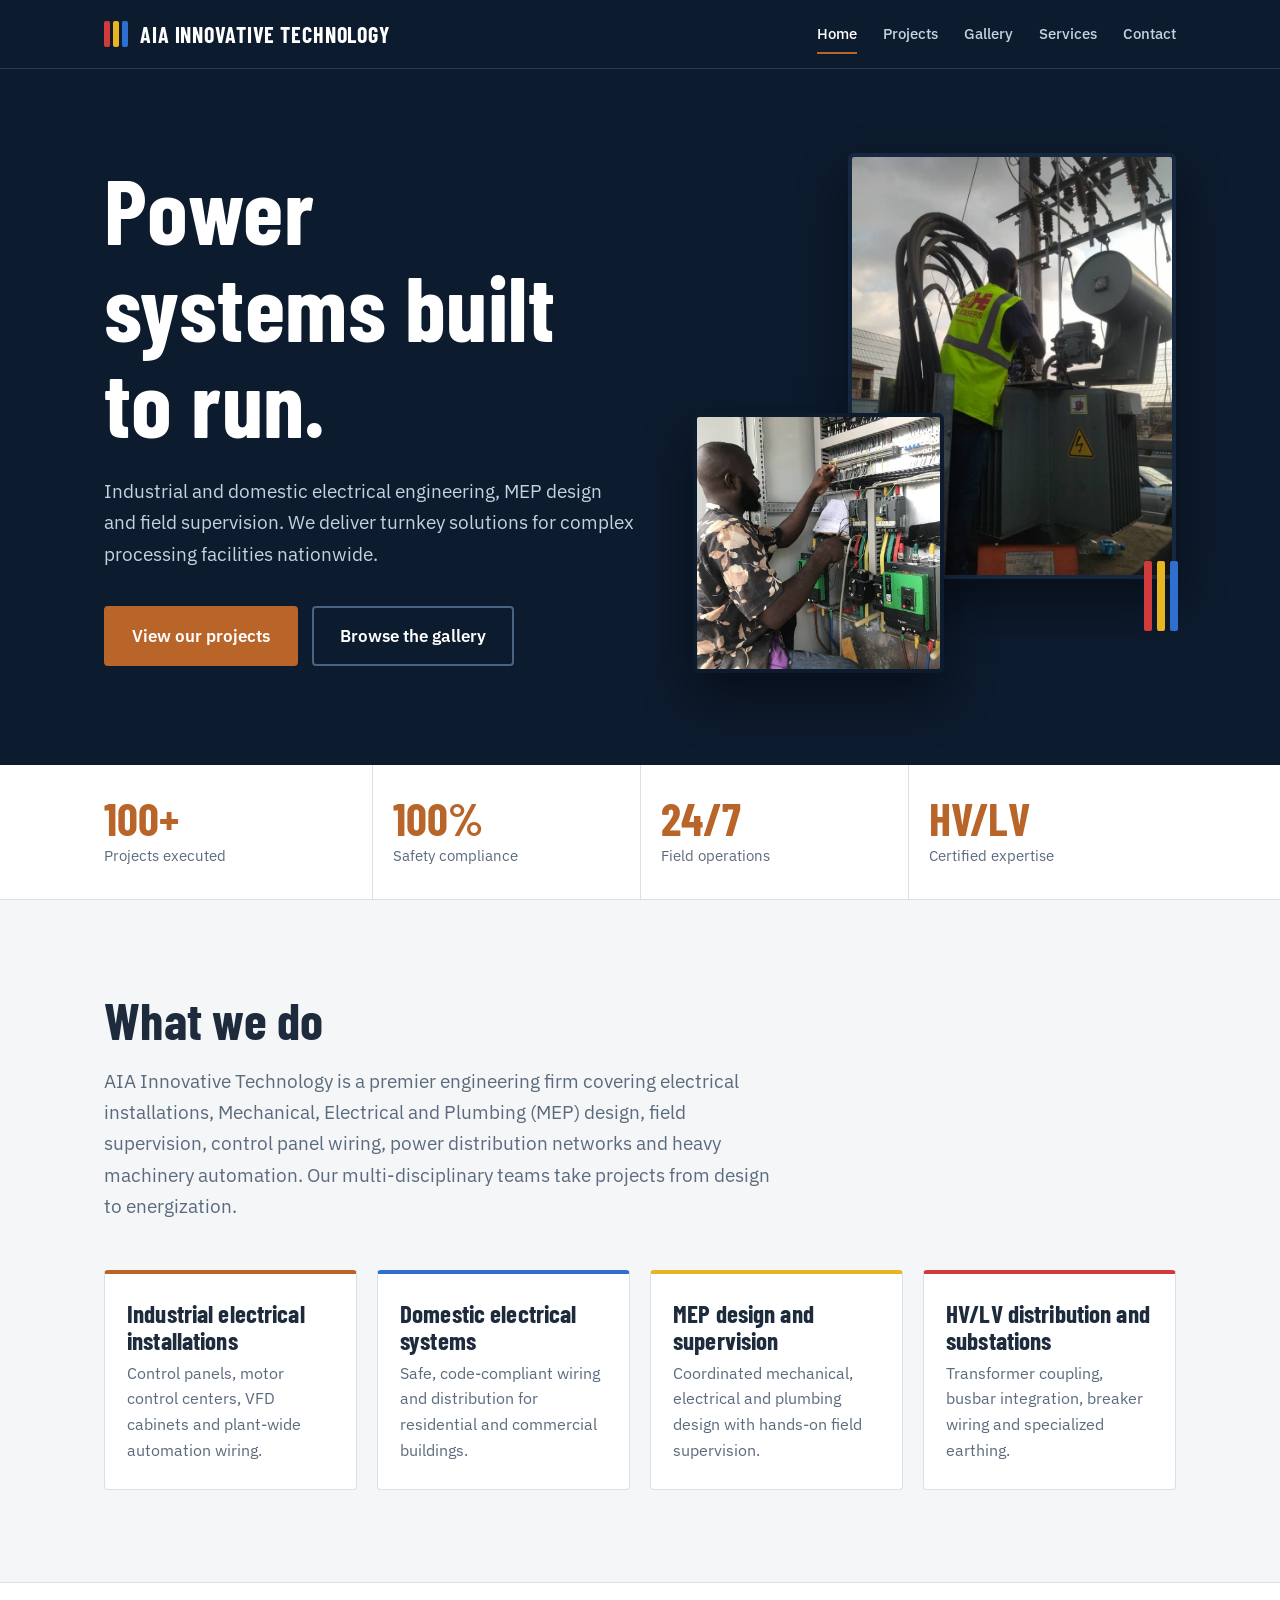
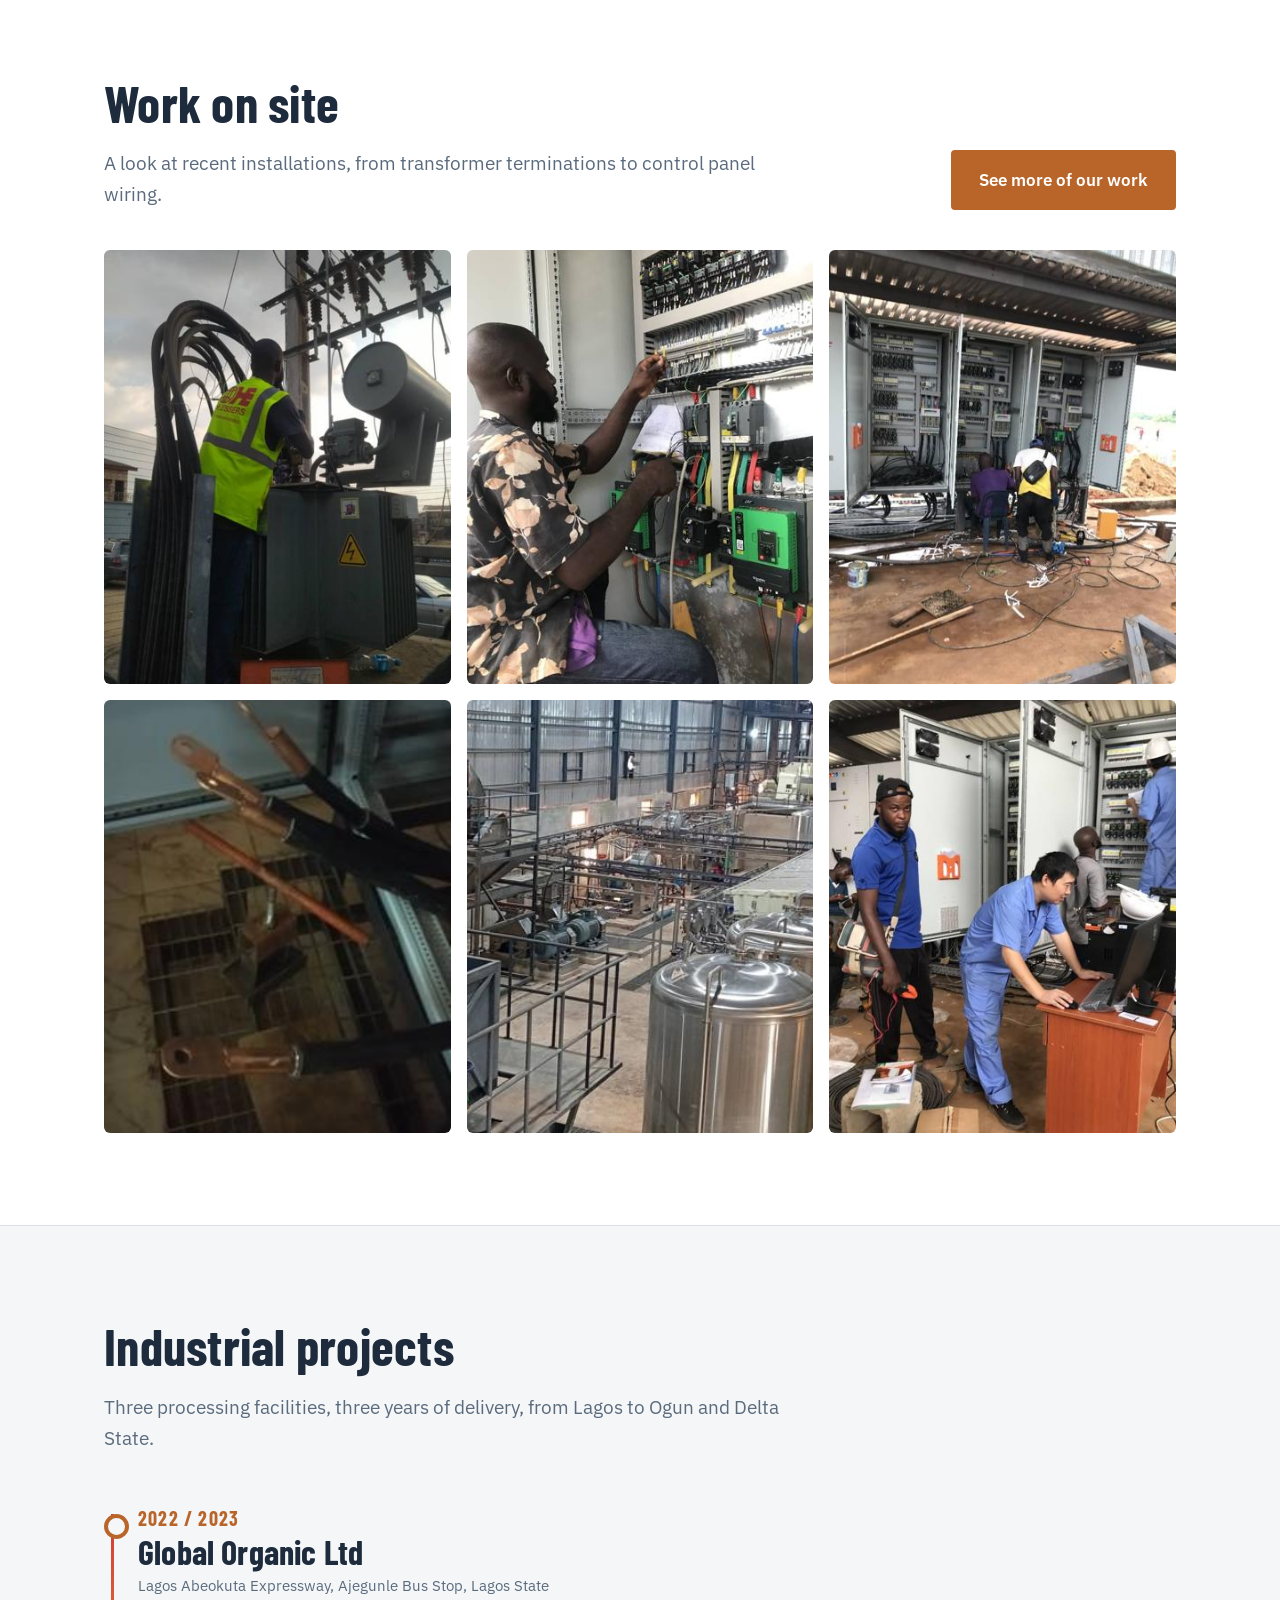
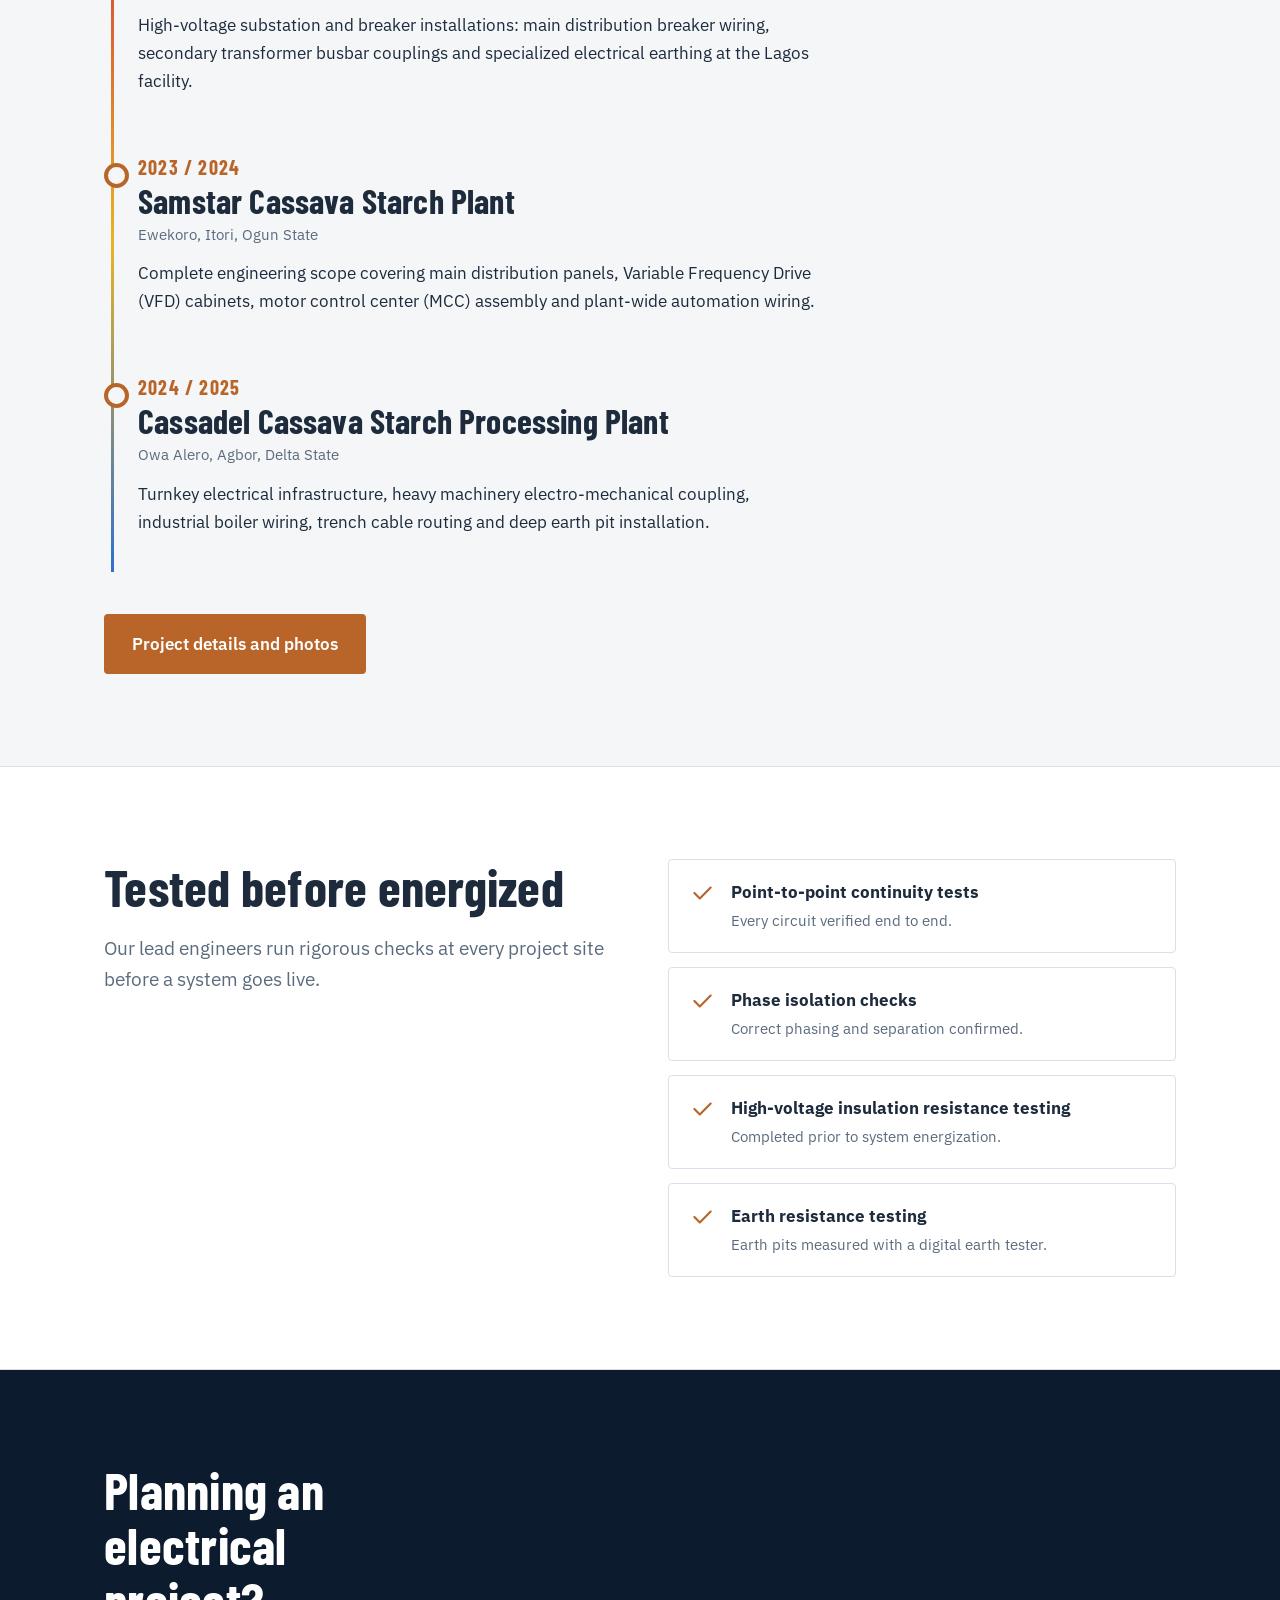
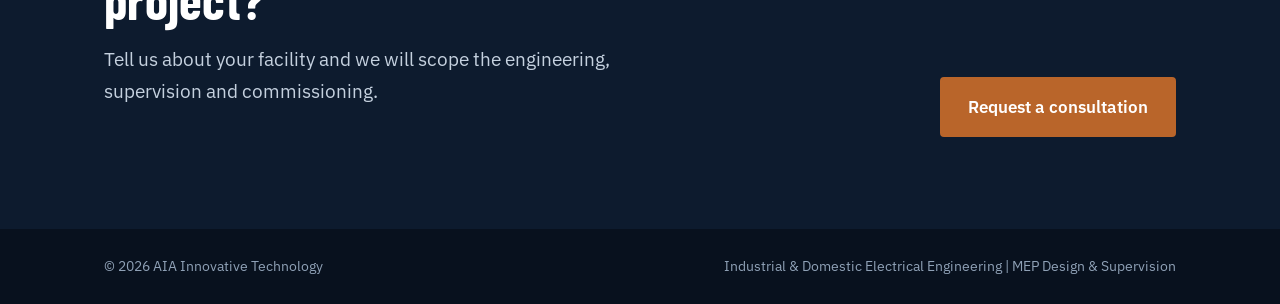
==== commit 3dffa299: "updated" ====
--- a/index.html
+++ b/index.html
@@ -41,7 +41,7 @@
 <div class="cap"><h3>HV/LV distribution and substations</h3><p>Transformer coupling, busbar integration, breaker wiring and specialized earthing.</p></div>
 </div></div></section>
 <section class="alt"><div class="wrap">
-<div class="shead"><div><h2>Work on site</h2><p class="lead">A look at recent installations, from transformer terminations to control panel wiring.</p></div><a class="btn" href="gallery.html">See all 35 photos</a></div>
+<div class="shead"><div><h2>Work on site</h2><p class="lead">A look at recent installations, from transformer terminations to control panel wiring.</p></div><a class="btn" href="gallery.html">See more of our work</a></div>
 <div class="feat lbset"><figure class="ph" data-lb data-cat="sub" data-full="images/full/17.jpg"><img src="images/thumb/17.jpg" width="390" height="520" alt="HV transformer coupling and terminations" loading="lazy"><figcaption>HV transformer coupling and terminations</figcaption></figure><figure class="ph" data-lb data-cat="panel" data-full="images/full/28.jpg"><img src="images/thumb/28.jpg" width="390" height="520" alt="Control panel terminal wiring" loading="lazy"><figcaption>Control panel terminal wiring</figcaption></figure><figure class="ph" data-lb data-cat="panel" data-full="images/full/18.jpg"><img src="images/thumb/18.jpg" width="390" height="520" alt="Multi-bay panels under a covered bay" loading="lazy"><figcaption>Multi-bay panels under a covered bay</figcaption></figure><figure class="ph" data-lb data-cat="earth" data-full="images/full/13.jpg"><img src="images/thumb/13.jpg" width="239" height="520" alt="Copper earthing conductors and lugs" loading="lazy"><figcaption>Copper earthing conductors and lugs</figcaption></figure><figure class="ph" data-lb data-cat="plant" data-full="images/full/05.jpg"><img src="images/thumb/05.jpg" width="520" height="392" alt="Stainless steel processing tanks" loading="lazy"><figcaption>Stainless steel processing tanks</figcaption></figure><figure class="ph" data-lb data-cat="team" data-full="images/full/12.jpg"><img src="images/thumb/12.jpg" width="390" height="520" alt="SCADA workstation configuration" loading="lazy"><figcaption>SCADA workstation configuration</figcaption></figure></div>
 </div></section>
 <section><div class="wrap">
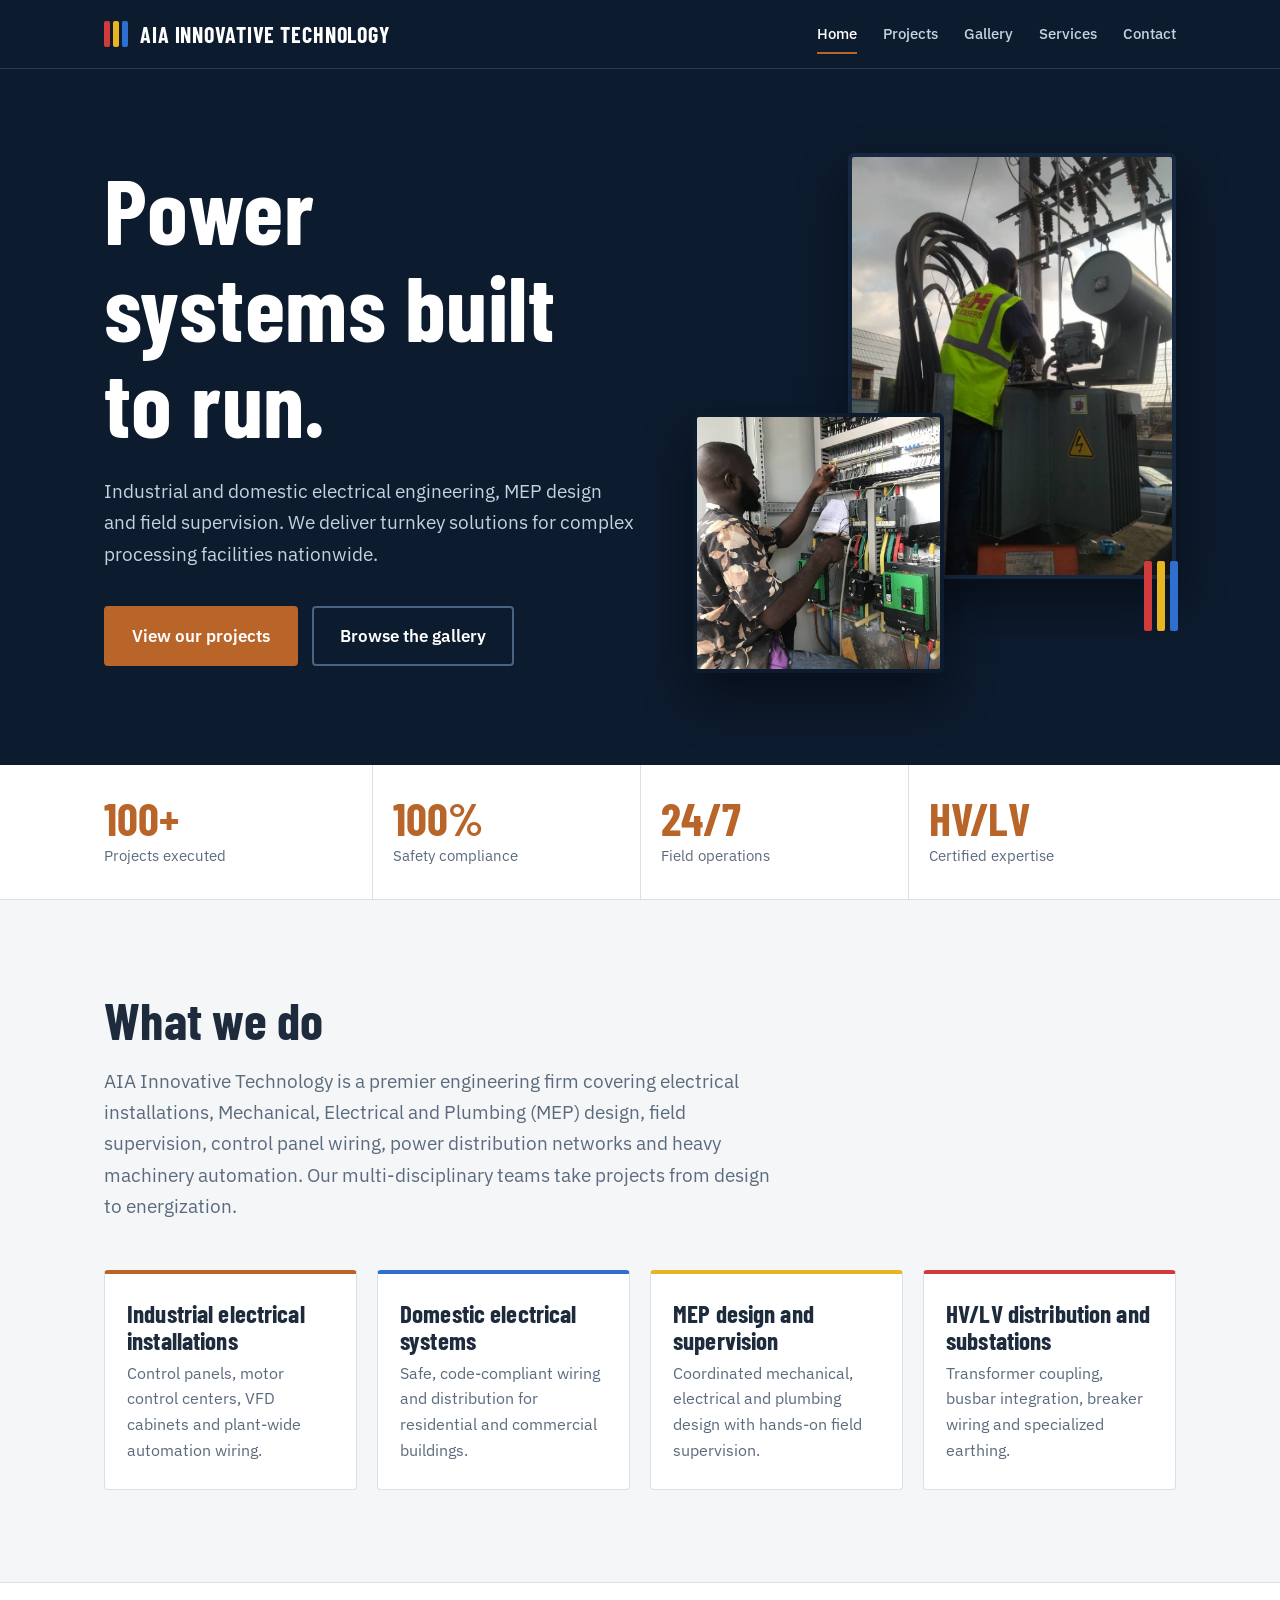
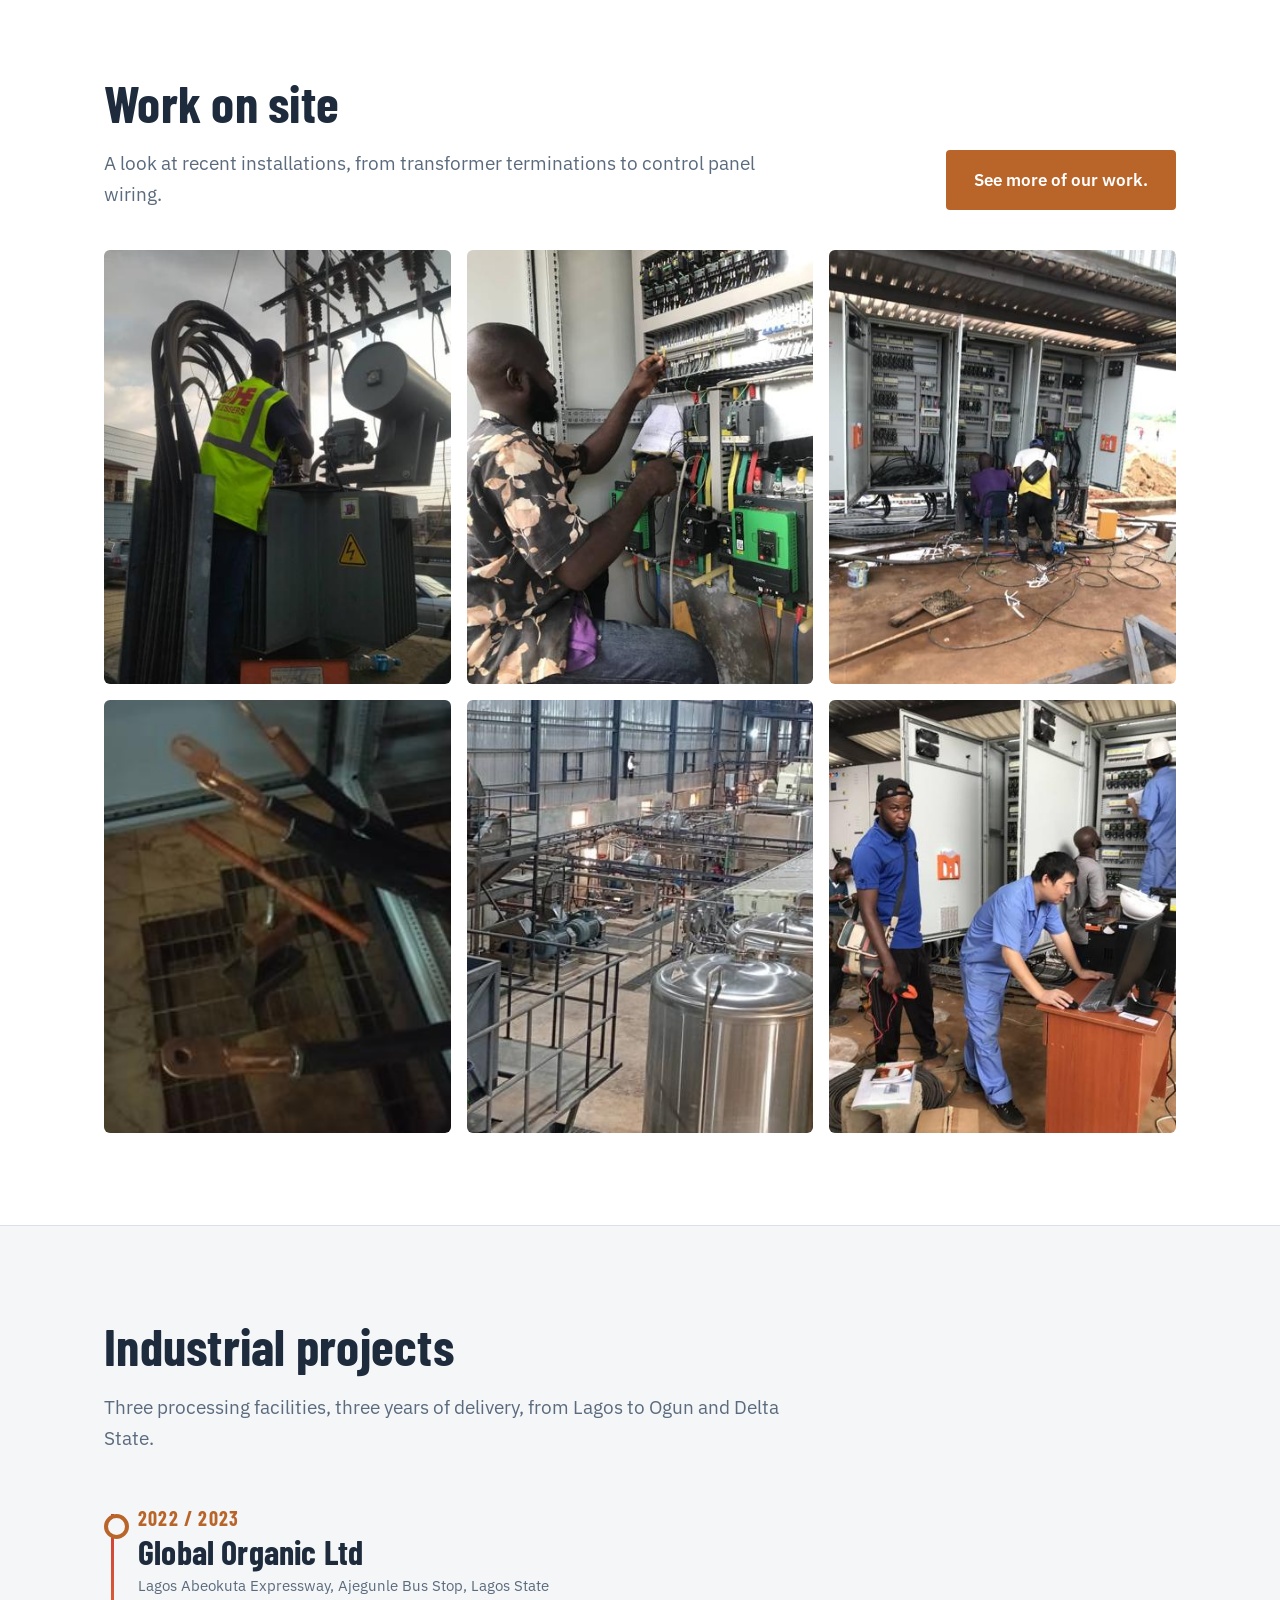
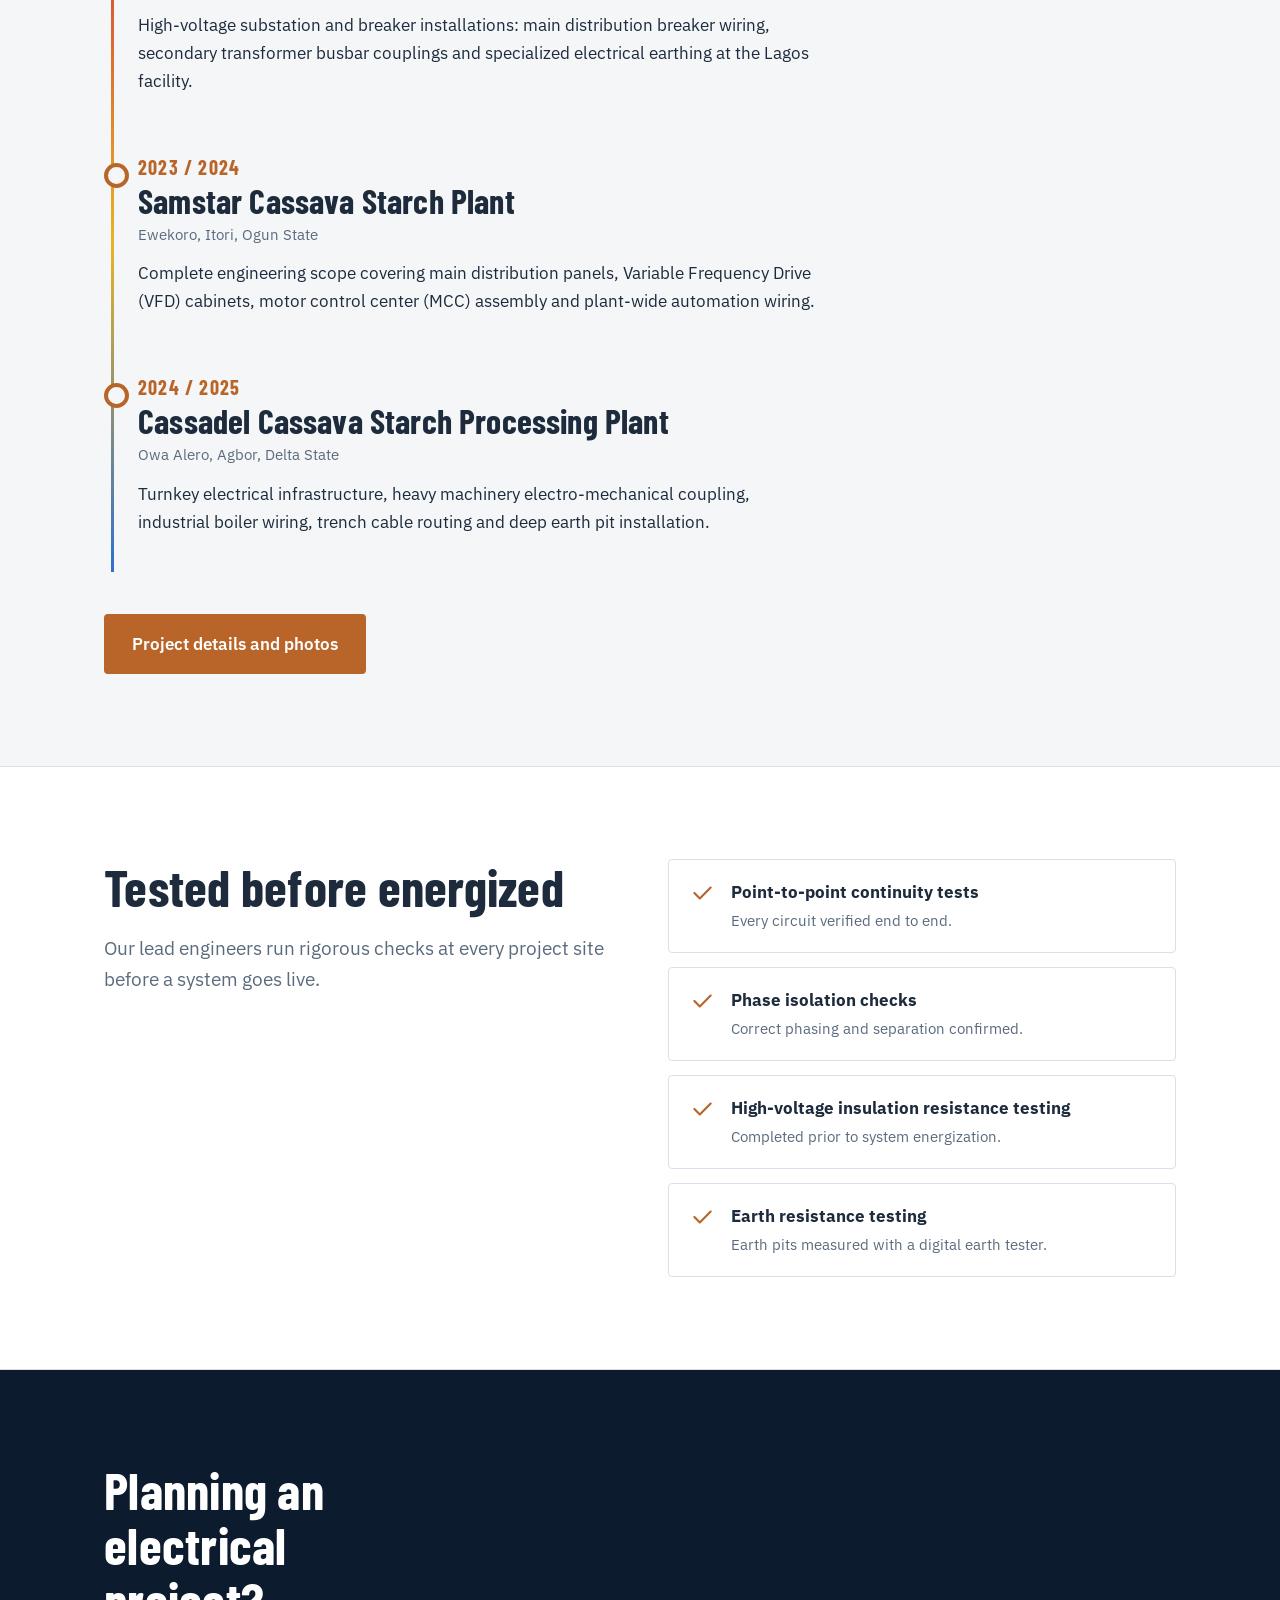
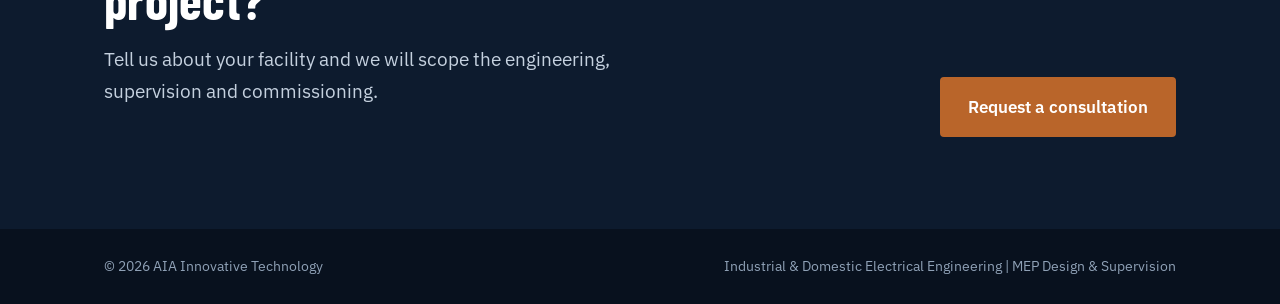
==== commit 75a91534: "now" ====
--- a/index.html
+++ b/index.html
@@ -41,7 +41,7 @@
 <div class="cap"><h3>HV/LV distribution and substations</h3><p>Transformer coupling, busbar integration, breaker wiring and specialized earthing.</p></div>
 </div></div></section>
 <section class="alt"><div class="wrap">
-<div class="shead"><div><h2>Work on site</h2><p class="lead">A look at recent installations, from transformer terminations to control panel wiring.</p></div><a class="btn" href="gallery.html">See more of our work</a></div>
+<div class="shead"><div><h2>Work on site</h2><p class="lead">A look at recent installations, from transformer terminations to control panel wiring.</p></div><a class="btn" href="gallery.html">See more of our work.</a></div>
 <div class="feat lbset"><figure class="ph" data-lb data-cat="sub" data-full="images/full/17.jpg"><img src="images/thumb/17.jpg" width="390" height="520" alt="HV transformer coupling and terminations" loading="lazy"><figcaption>HV transformer coupling and terminations</figcaption></figure><figure class="ph" data-lb data-cat="panel" data-full="images/full/28.jpg"><img src="images/thumb/28.jpg" width="390" height="520" alt="Control panel terminal wiring" loading="lazy"><figcaption>Control panel terminal wiring</figcaption></figure><figure class="ph" data-lb data-cat="panel" data-full="images/full/18.jpg"><img src="images/thumb/18.jpg" width="390" height="520" alt="Multi-bay panels under a covered bay" loading="lazy"><figcaption>Multi-bay panels under a covered bay</figcaption></figure><figure class="ph" data-lb data-cat="earth" data-full="images/full/13.jpg"><img src="images/thumb/13.jpg" width="239" height="520" alt="Copper earthing conductors and lugs" loading="lazy"><figcaption>Copper earthing conductors and lugs</figcaption></figure><figure class="ph" data-lb data-cat="plant" data-full="images/full/05.jpg"><img src="images/thumb/05.jpg" width="520" height="392" alt="Stainless steel processing tanks" loading="lazy"><figcaption>Stainless steel processing tanks</figcaption></figure><figure class="ph" data-lb data-cat="team" data-full="images/full/12.jpg"><img src="images/thumb/12.jpg" width="390" height="520" alt="SCADA workstation configuration" loading="lazy"><figcaption>SCADA workstation configuration</figcaption></figure></div>
 </div></section>
 <section><div class="wrap">
